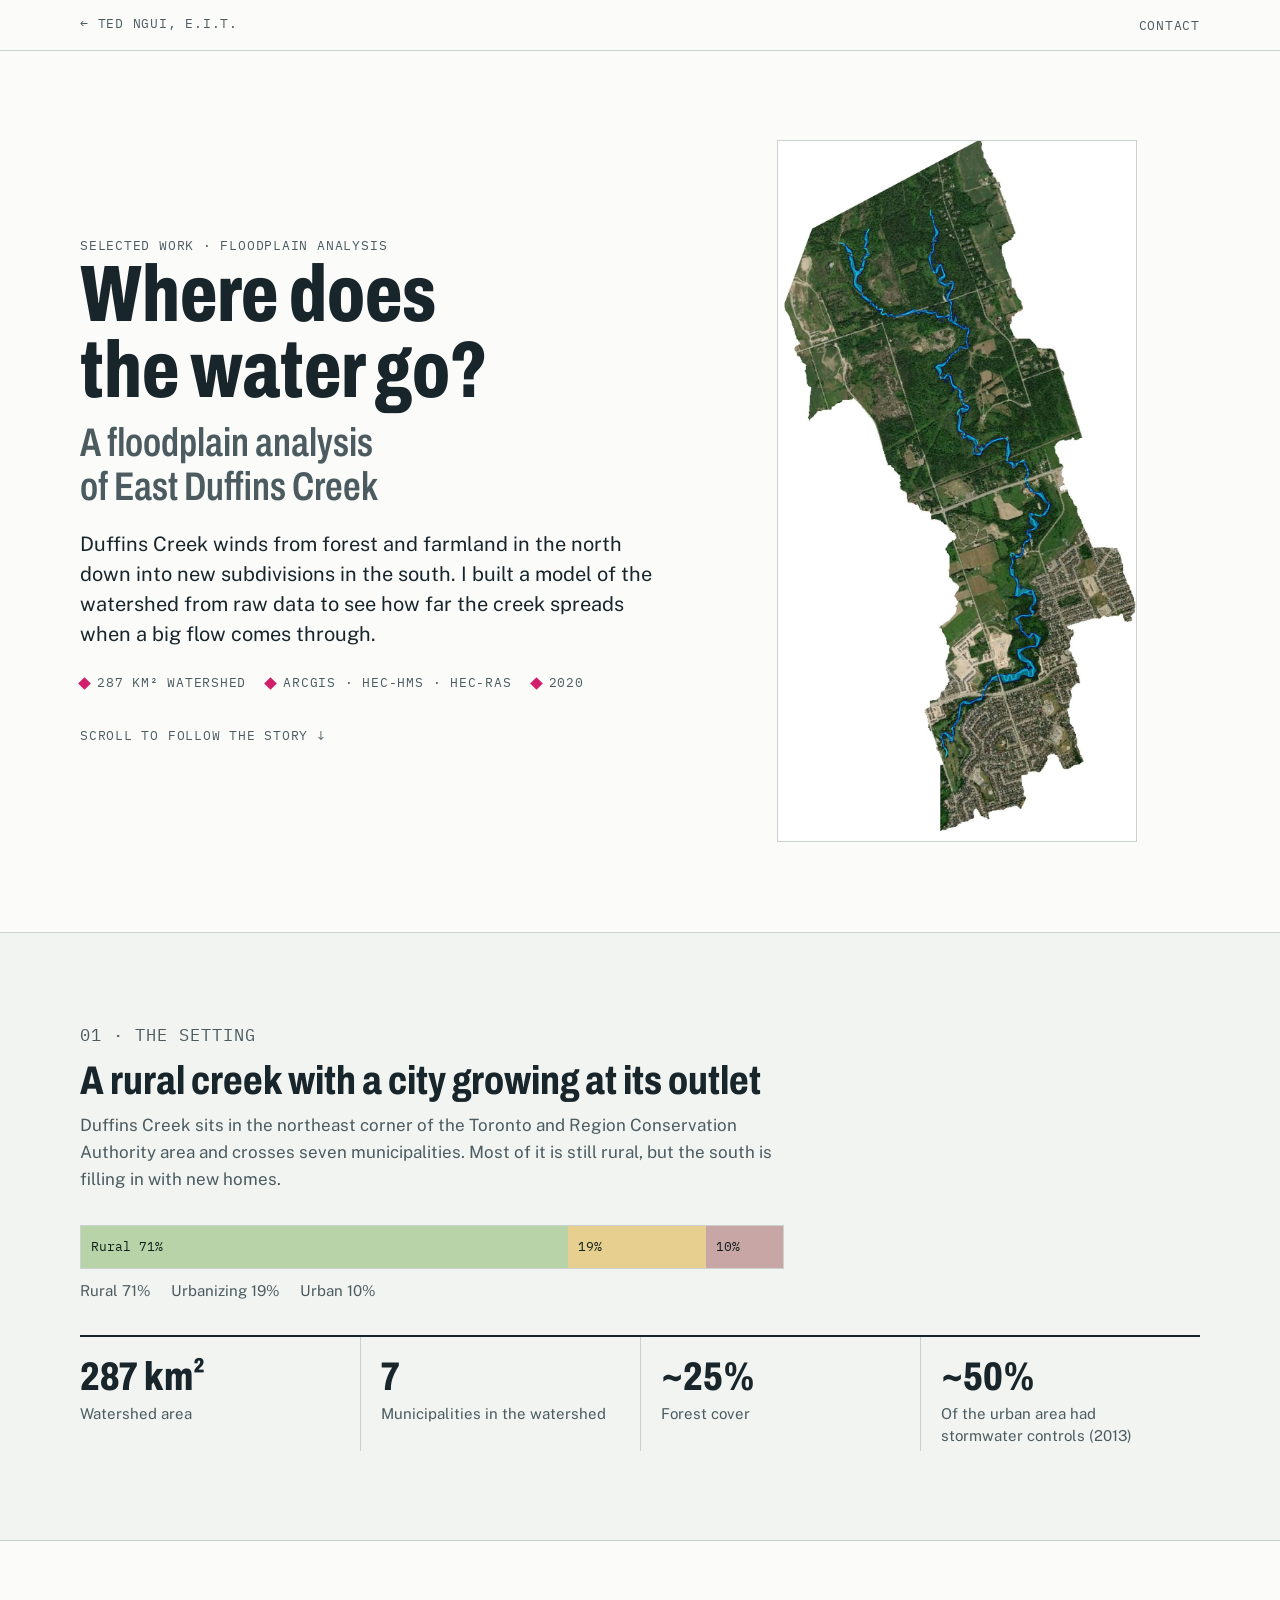
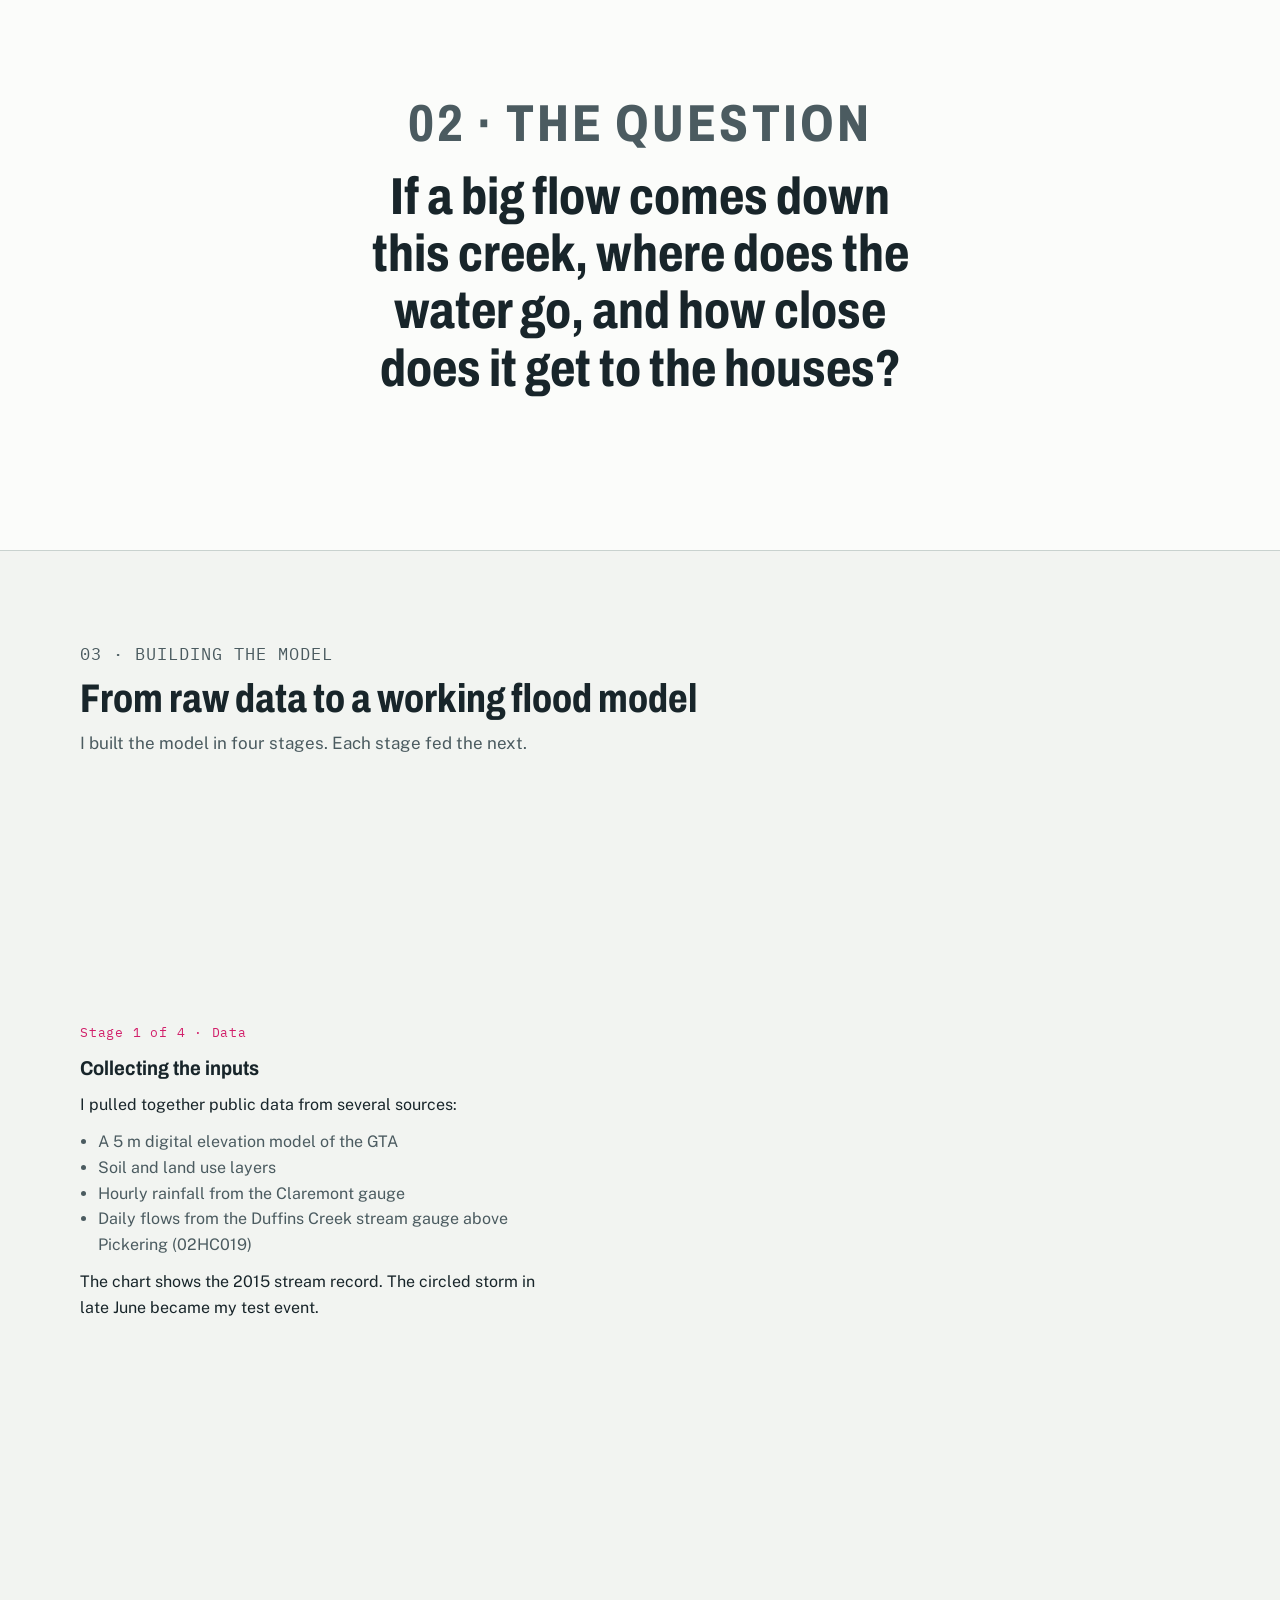
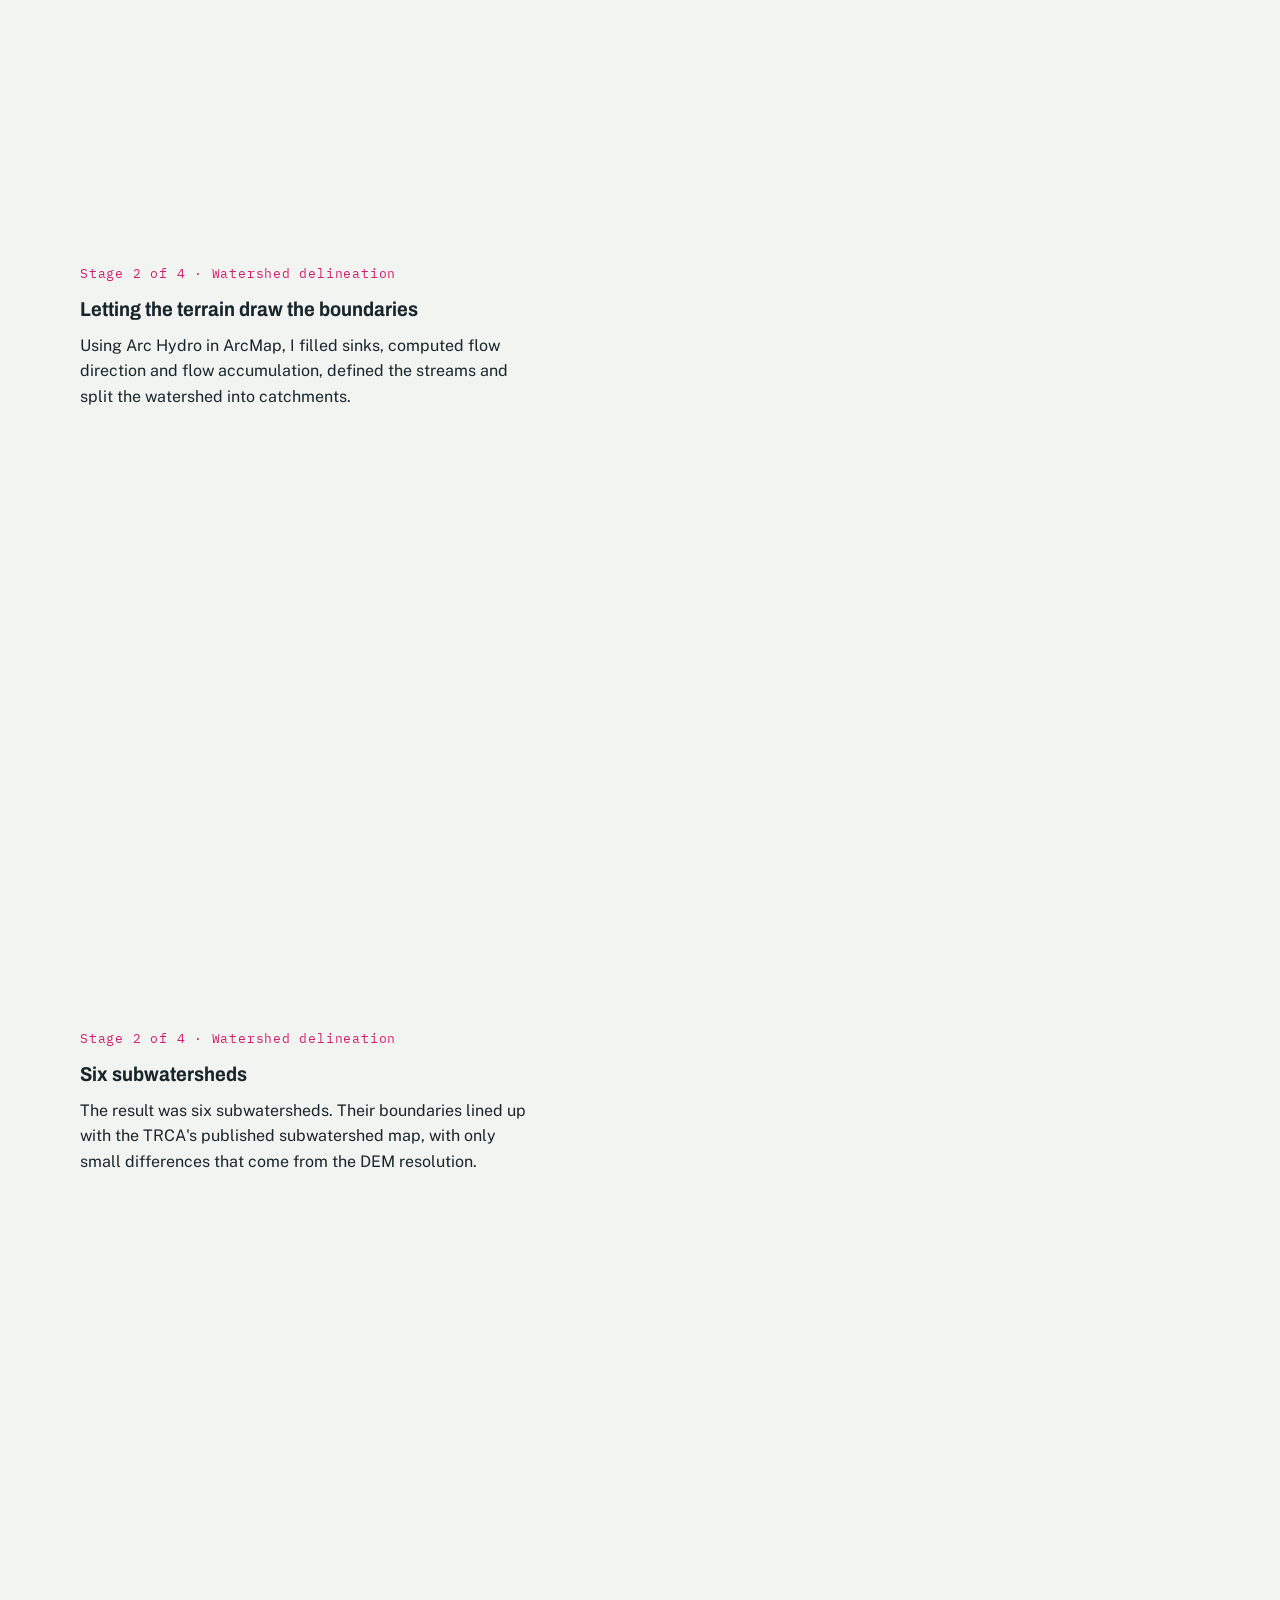
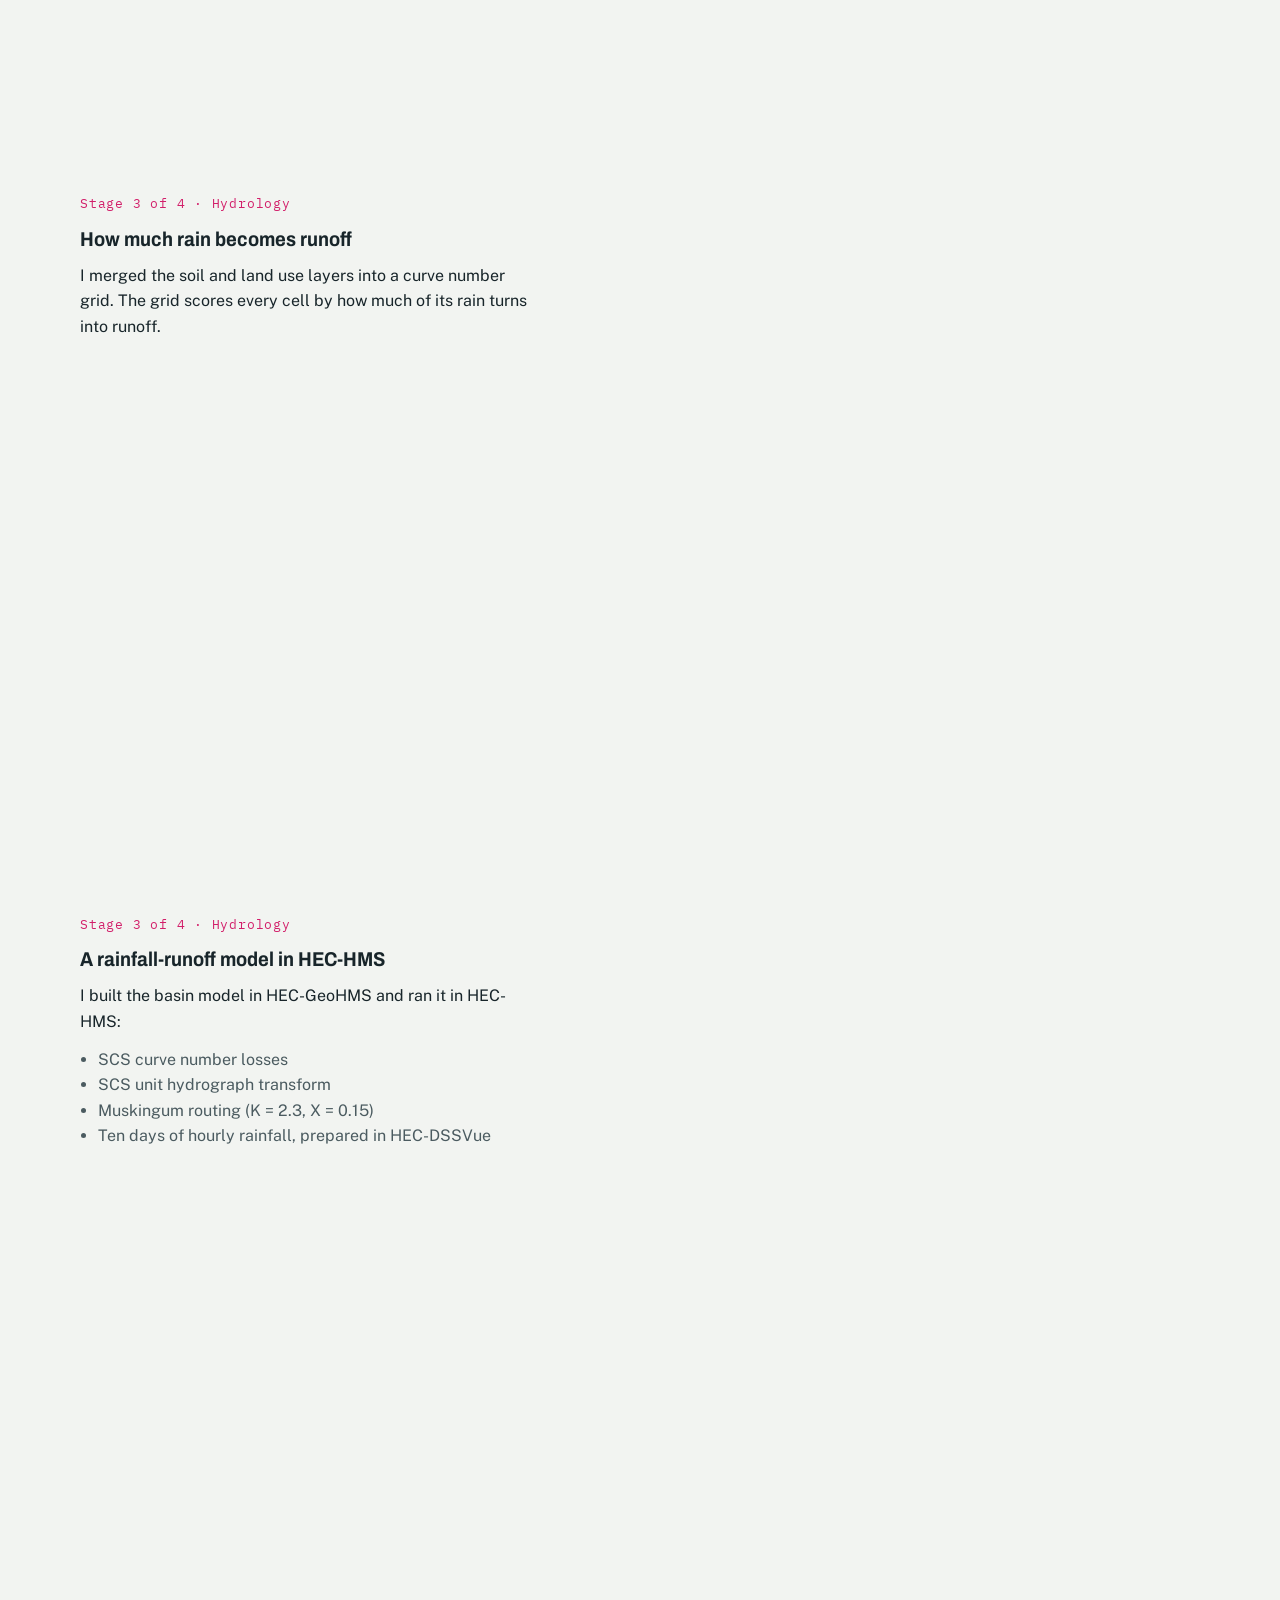
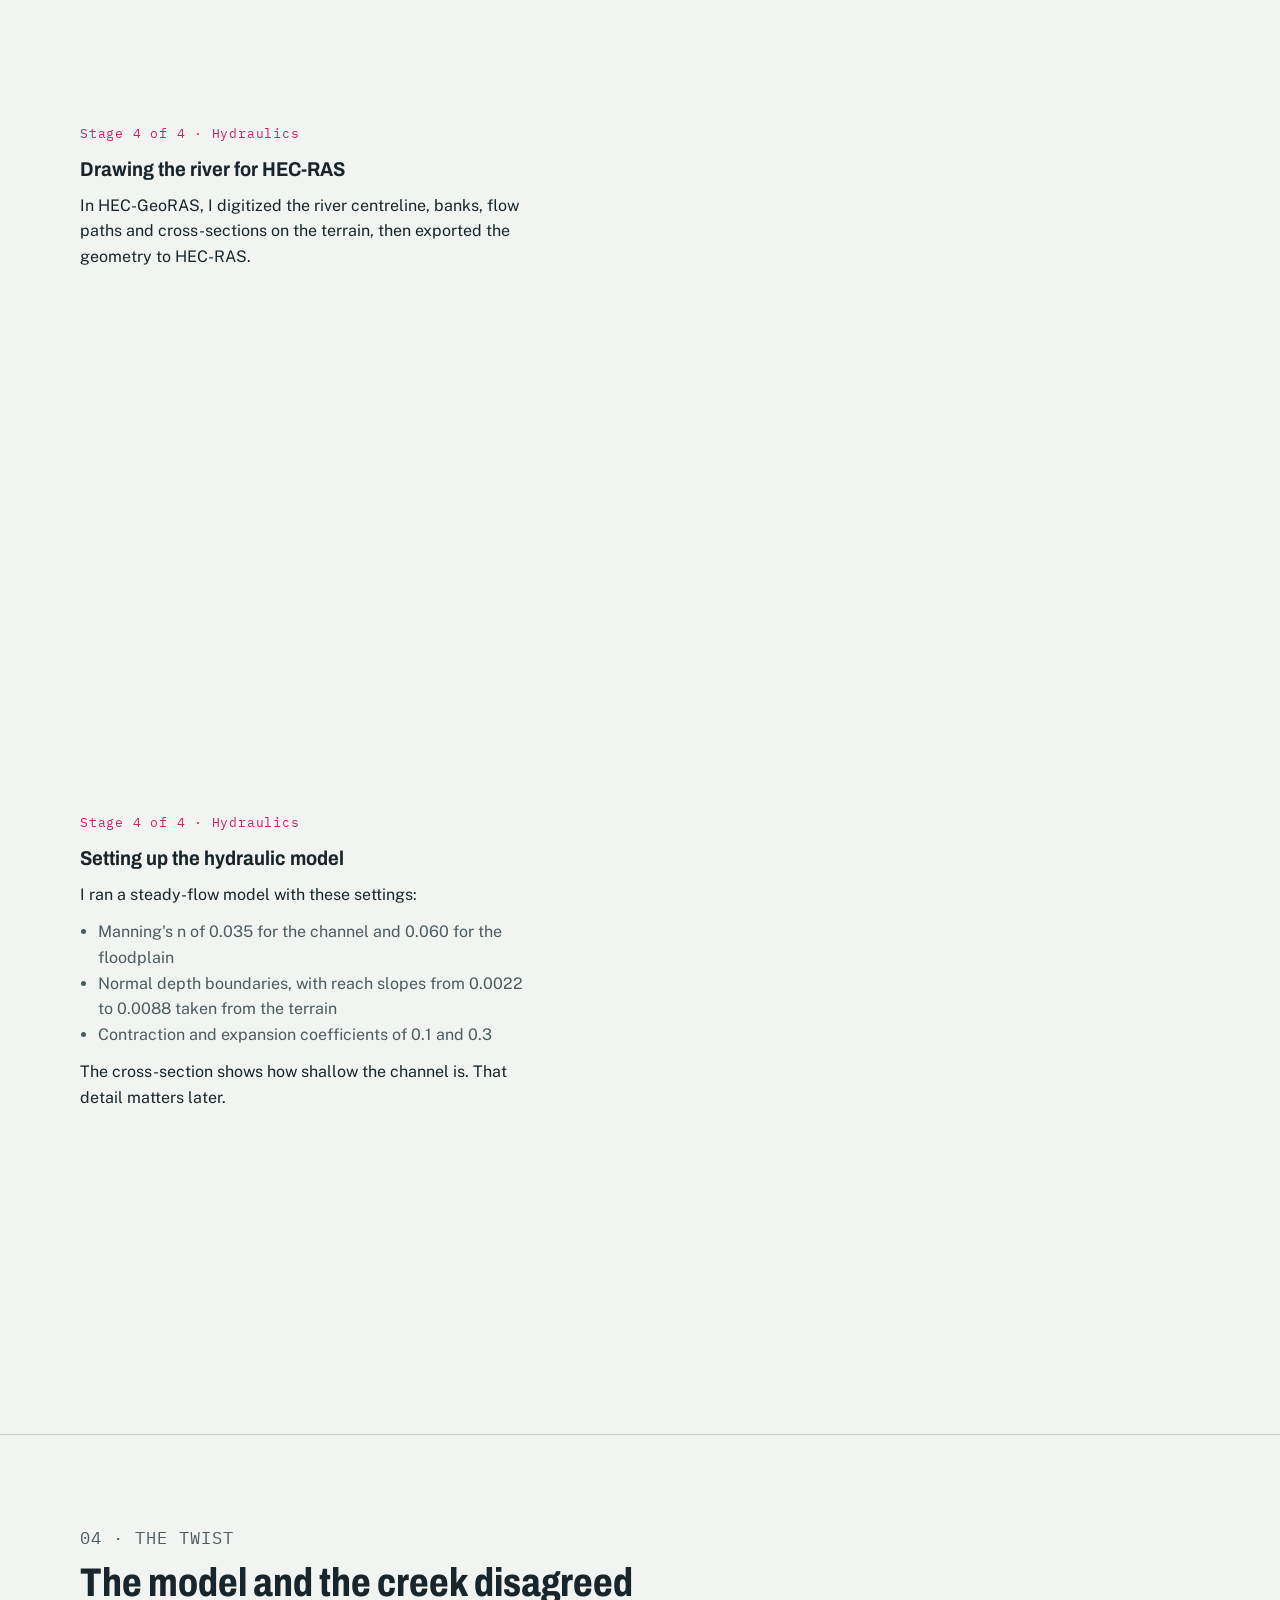
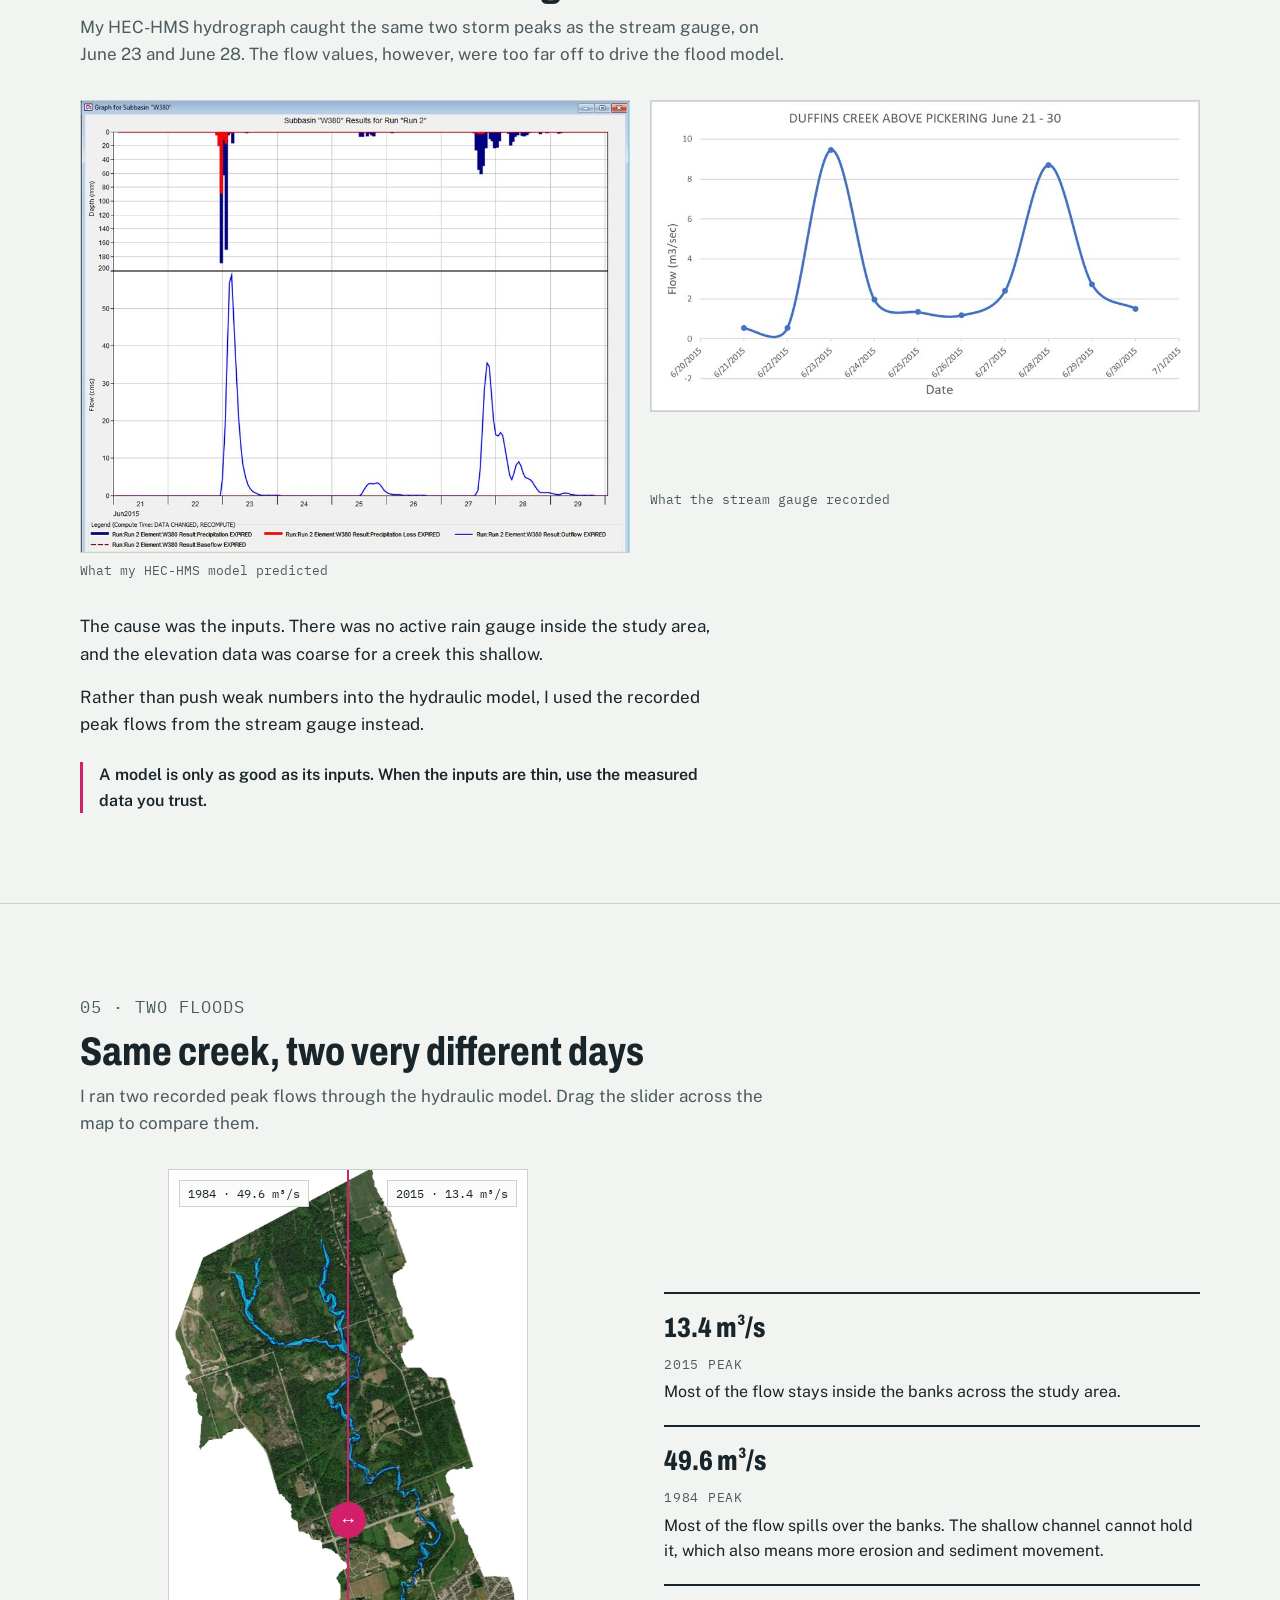
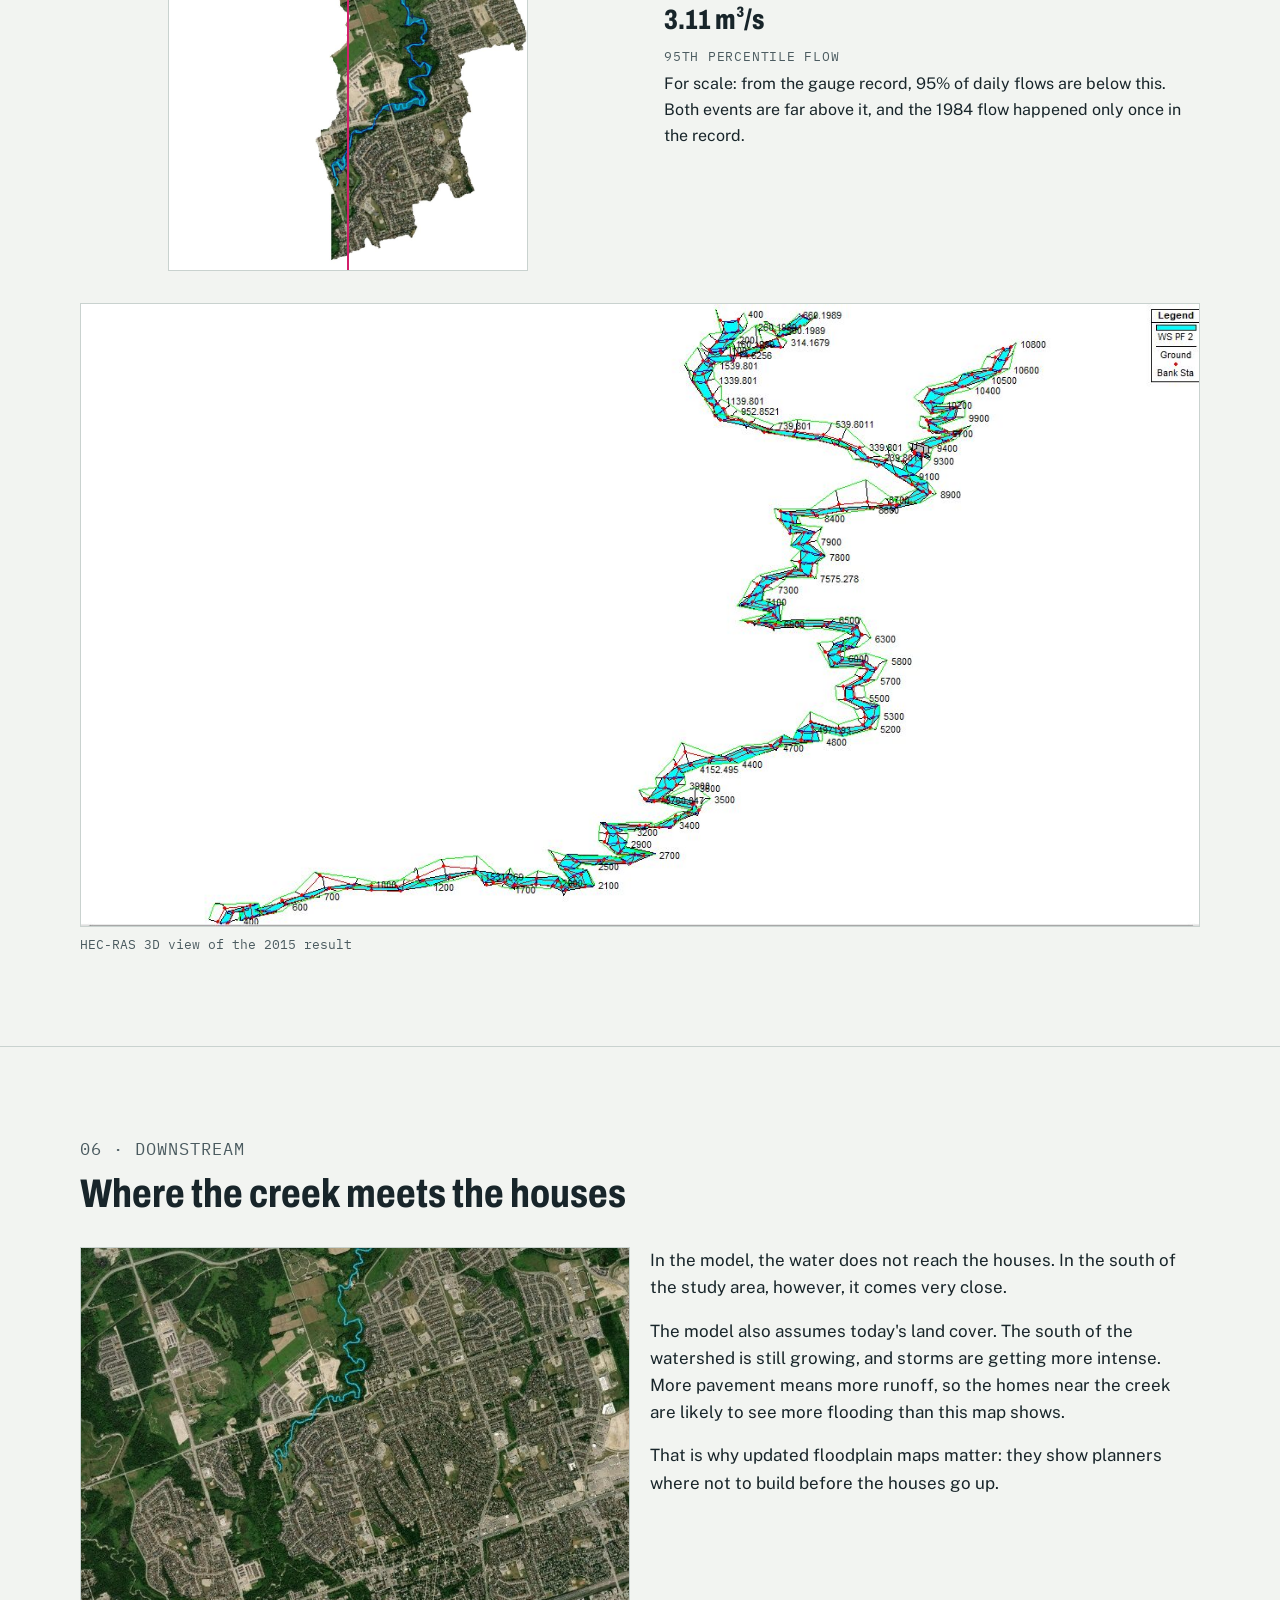
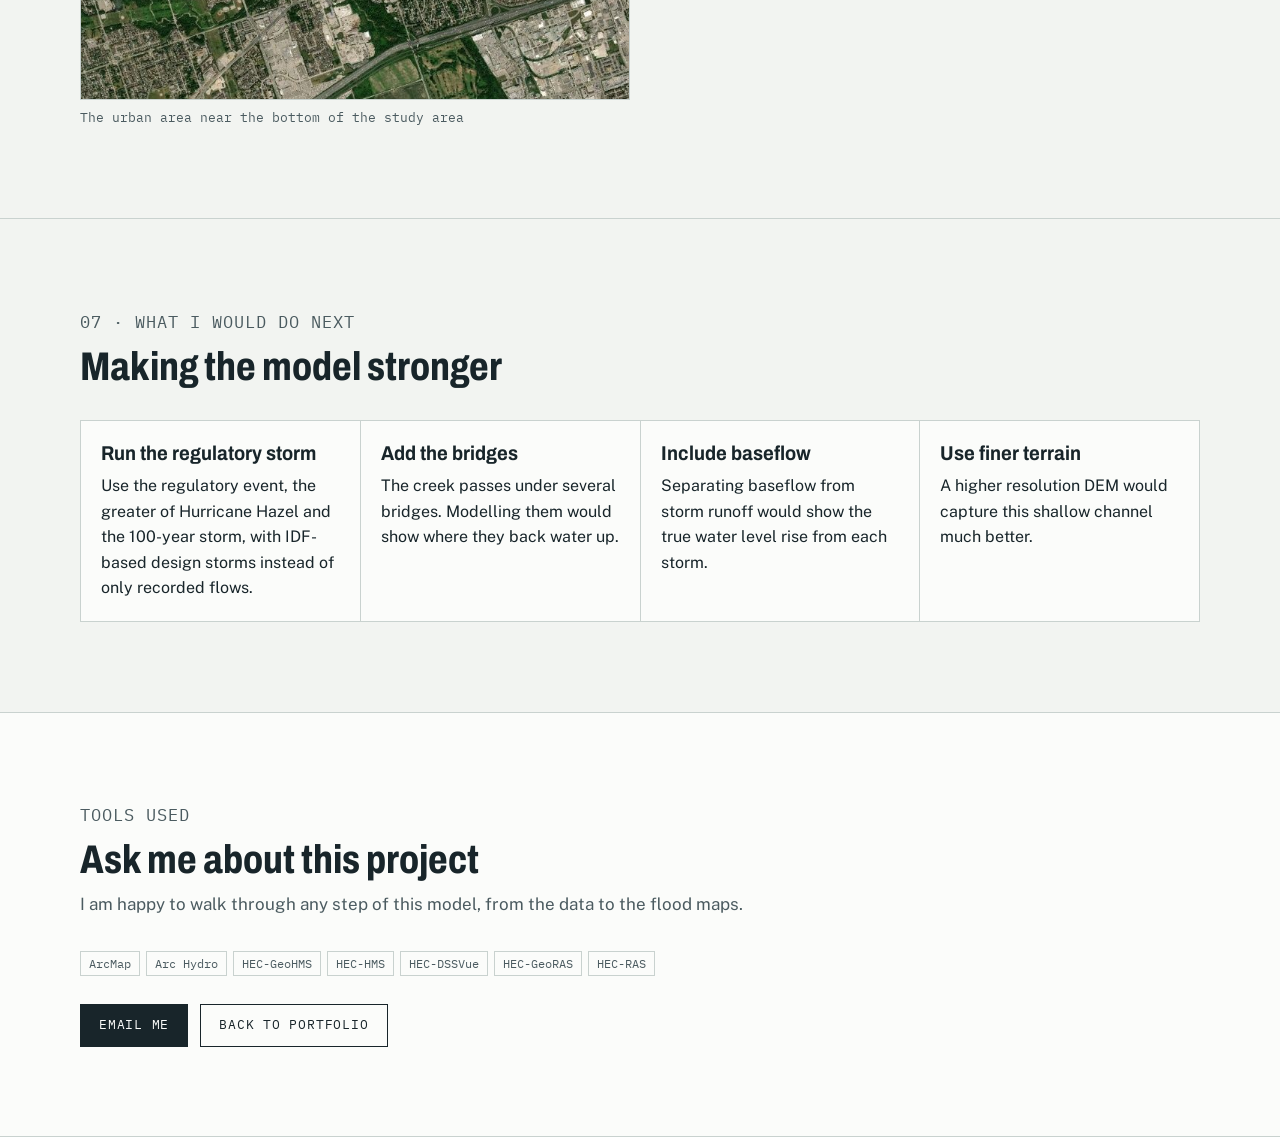
==== projects/duffins-creek/index.html @ 031cea11 "Add East Duffins Creek floodplain story and its card in Selected work Co-Authored-By: Claude Opus 5." ====
<!doctype html>
<html lang="en">
<head>
<meta charset="utf-8">
<meta name="viewport" content="width=device-width, initial-scale=1, viewport-fit=cover">
<title>Where does the water go? Floodplain analysis of East Duffins Creek | Ted Ngui, E.I.T.</title>
<meta name="description" content="A floodplain analysis of East Duffins Creek, from raw data to flood maps, using ArcGIS, HEC-HMS and HEC-RAS. By Ted Ngui, E.I.T.">
<link rel="preconnect" href="https://fonts.googleapis.com">
<link rel="preconnect" href="https://fonts.gstatic.com" crossorigin>
<link rel="stylesheet" href="https://fonts.googleapis.com/css2?family=Archivo:wdth,wght@62..125,500..800&family=IBM+Plex+Mono:wght@400;500&family=Public+Sans:ital,wght@0,400;0,600;1,400&display=swap">
<link rel="stylesheet" href="../story.css">
</head>
<body>

<header class="topbar">
  <div class="wrap">
    <a href="/">&larr; Ted Ngui, E.I.T.</a>
    <nav><a href="#contact">Contact</a></nav>
  </div>
  <div class="progress"></div>
</header>

<!-- ============ PROJECT CONTENT STARTS HERE ============ -->

<section class="hero">
  <div class="wrap">
    <div>
      <p class="note">Selected work &middot; Floodplain analysis</p>
      <h1>Where does the water go?<span>A floodplain analysis of East Duffins Creek</span></h1>
      <p class="lede">Duffins Creek winds from forest and farmland in the north down into new subdivisions in the south. I built a model of the watershed from raw data to see how far the creek spreads when a big flow comes through.</p>
      <div class="meta">
        <span class="note stake">287 km&sup2; watershed</span>
        <span class="note stake">ArcGIS &middot; HEC-HMS &middot; HEC-RAS</span>
        <span class="note stake">2020</span>
      </div>
      <p class="note scroll-cue">Scroll to follow the story &darr;</p>
    </div>
    <img class="hero-map" src="img/flood-2015.jpg" alt="Aerial map of the East Duffins Creek study area with the modelled creek in blue" data-zoom>
  </div>
</section>

<section class="chapter">
  <div class="wrap">
    <div class="chapter-head reveal">
      <p class="note">01 &middot; The setting</p>
      <h2>A rural creek with a city growing at its outlet</h2>
      <p>Duffins Creek sits in the northeast corner of the Toronto and Region Conservation Authority area and crosses seven municipalities. Most of it is still rural, but the south is filling in with new homes.</p>
    </div>
    <div class="landuse">
      <div class="bar" aria-label="Land use: 71 percent rural, 19 percent urbanizing, 10 percent urban">
        <div style="--v:71; background:#b9d3a8">Rural 71%</div>
        <div style="--v:19; background:#e6cf8f">19%</div>
        <div style="--v:10; background:#c9a6a6">10%</div>
      </div>
      <div class="legend"><span>Rural 71%</span><span>Urbanizing 19%</span><span>Urban 10%</span></div>
    </div>
    <div class="figures reveal">
      <div class="fig"><b>287 km&sup2;</b><span>Watershed area</span></div>
      <div class="fig"><b>7</b><span>Municipalities in the watershed</span></div>
      <div class="fig"><b>~25%</b><span>Forest cover</span></div>
      <div class="fig"><b>~50%</b><span>Of the urban area had stormwater controls (2013)</span></div>
    </div>
  </div>
</section>

<section class="statement">
  <div class="wrap reveal">
    <p class="note">02 &middot; The question</p>
    <p>If a big flow comes down this creek, where does the water go, and how close does it get to the houses?</p>
  </div>
</section>

<section class="chapter">
  <div class="wrap">
    <div class="chapter-head reveal">
      <p class="note">03 &middot; Building the model</p>
      <h2>From raw data to a working flood model</h2>
      <p>I built the model in four stages. Each stage fed the next.</p>
    </div>
    <div class="sidecar">
      <div class="steps">
        <div class="step" data-fig="data">
          <p class="num">Stage 1 of 4 &middot; Data</p>
          <h3>Collecting the inputs</h3>
          <p>I pulled together public data from several sources:</p>
          <ul>
            <li>A 5 m digital elevation model of the GTA</li>
            <li>Soil and land use layers</li>
            <li>Hourly rainfall from the Claremont gauge</li>
            <li>Daily flows from the Duffins Creek stream gauge above Pickering (02HC019)</li>
          </ul>
          <p>The chart shows the 2015 stream record. The circled storm in late June became my test event.</p>
          <div class="m-only"><img src="img/stream-2015.jpg" alt="2015 stream flow record for Duffins Creek" data-zoom></div>
        </div>
        <div class="step" data-fig="delin">
          <p class="num">Stage 2 of 4 &middot; Watershed delineation</p>
          <h3>Letting the terrain draw the boundaries</h3>
          <p>Using Arc Hydro in ArcMap, I filled sinks, computed flow direction and flow accumulation, defined the streams and split the watershed into catchments.</p>
          <div class="m-only"><img src="img/delineation.jpg" alt="Arc Hydro catchment and drainage line outputs" data-zoom></div>
        </div>
        <div class="step" data-fig="subws">
          <p class="num">Stage 2 of 4 &middot; Watershed delineation</p>
          <h3>Six subwatersheds</h3>
          <p>The result was six subwatersheds. Their boundaries lined up with the TRCA's published subwatershed map, with only small differences that come from the DEM resolution.</p>
          <div class="m-only"><img src="img/subwatersheds.jpg" alt="Six delineated subwatersheds of Duffins Creek" data-zoom></div>
        </div>
        <div class="step" data-fig="cn">
          <p class="num">Stage 3 of 4 &middot; Hydrology</p>
          <h3>How much rain becomes runoff</h3>
          <p>I merged the soil and land use layers into a curve number grid. The grid scores every cell by how much of its rain turns into runoff.</p>
          <div class="m-only"><img src="img/cn-grid.jpg" alt="Curve number grid for the watershed" data-zoom></div>
        </div>
        <div class="step" data-fig="basin">
          <p class="num">Stage 3 of 4 &middot; Hydrology</p>
          <h3>A rainfall-runoff model in HEC-HMS</h3>
          <p>I built the basin model in HEC-GeoHMS and ran it in HEC-HMS:</p>
          <ul>
            <li>SCS curve number losses</li>
            <li>SCS unit hydrograph transform</li>
            <li>Muskingum routing (K = 2.3, X = 0.15)</li>
            <li>Ten days of hourly rainfall, prepared in HEC-DSSVue</li>
          </ul>
          <div class="m-only"><img src="img/hec-hms.jpg" alt="HEC-HMS basin model and precipitation input" data-zoom></div>
        </div>
        <div class="step" data-fig="layers">
          <p class="num">Stage 4 of 4 &middot; Hydraulics</p>
          <h3>Drawing the river for HEC-RAS</h3>
          <p>In HEC-GeoRAS, I digitized the river centreline, banks, flow paths and cross-sections on the terrain, then exported the geometry to HEC-RAS.</p>
          <div class="m-only"><img src="img/ras-layers.jpg" alt="River, bank, flow path and cross-section layers digitized in ArcMap" data-zoom></div>
        </div>
        <div class="step" data-fig="xs">
          <p class="num">Stage 4 of 4 &middot; Hydraulics</p>
          <h3>Setting up the hydraulic model</h3>
          <p>I ran a steady-flow model with these settings:</p>
          <ul>
            <li>Manning's n of 0.035 for the channel and 0.060 for the floodplain</li>
            <li>Normal depth boundaries, with reach slopes from 0.0022 to 0.0088 taken from the terrain</li>
            <li>Contraction and expansion coefficients of 0.1 and 0.3</li>
          </ul>
          <p>The cross-section shows how shallow the channel is. That detail matters later.</p>
          <div class="m-only"><img src="img/cross-section.jpg" alt="HEC-RAS cross-section of East Duffins Creek" data-zoom></div>
        </div>
      </div>
      <div class="stage" aria-hidden="true">
        <figure data-id="data"><img src="img/stream-2015.jpg" alt="" data-zoom><figcaption>Duffins Creek above Pickering, 2015 daily flows</figcaption></figure>
        <figure data-id="delin"><img src="img/delineation.jpg" alt="" data-zoom><figcaption>Arc Hydro catchments and drainage lines</figcaption></figure>
        <figure data-id="subws"><img src="img/subwatersheds.jpg" alt="" data-zoom><figcaption>The six delineated subwatersheds</figcaption></figure>
        <figure data-id="cn"><img src="img/cn-grid.jpg" alt="" data-zoom><figcaption>Curve number grid</figcaption></figure>
        <figure data-id="basin"><img src="img/hec-hms.jpg" alt="" data-zoom><figcaption>HEC-HMS basin model and rainfall input</figcaption></figure>
        <figure data-id="layers"><img src="img/ras-layers.jpg" alt="" data-zoom><figcaption>River, banks, flow paths and cross-sections</figcaption></figure>
        <figure data-id="xs"><img src="img/cross-section.jpg" alt="" data-zoom><figcaption>A HEC-RAS cross-section on East Duffins Creek</figcaption></figure>
      </div>
    </div>
  </div>
</section>

<section class="chapter">
  <div class="wrap">
    <div class="chapter-head reveal">
      <p class="note">04 &middot; The twist</p>
      <h2>The model and the creek disagreed</h2>
      <p>My HEC-HMS hydrograph caught the same two storm peaks as the stream gauge, on June 23 and June 28. The flow values, however, were too far off to drive the flood model.</p>
    </div>
    <div class="pair reveal">
      <figure><img src="img/hms-result.jpg" alt="HEC-HMS simulated hydrograph for June 2015" data-zoom><figcaption>What my HEC-HMS model predicted</figcaption></figure>
      <figure><img src="img/gauge-result.jpg" alt="Recorded stream gauge flows for June 21 to 30, 2015" data-zoom><figcaption>What the stream gauge recorded</figcaption></figure>
    </div>
    <div class="prose reveal" style="margin-top:32px">
      <p>The cause was the inputs. There was no active rain gauge inside the study area, and the elevation data was coarse for a creek this shallow.</p>
      <p>Rather than push weak numbers into the hydraulic model, I used the recorded peak flows from the stream gauge instead.</p>
    </div>
    <p class="callout reveal">A model is only as good as its inputs. When the inputs are thin, use the measured data you trust.</p>
  </div>
</section>

<section class="chapter">
  <div class="wrap">
    <div class="chapter-head reveal">
      <p class="note">05 &middot; Two floods</p>
      <h2>Same creek, two very different days</h2>
      <p>I ran two recorded peak flows through the hydraulic model. Drag the slider across the map to compare them.</p>
    </div>
    <div class="swipe-grid">
      <div class="swipe" style="--pos:50%">
        <img src="img/flood-2015.jpg" alt="Flood extent for the 2015 peak flow of 13.4 cubic metres per second">
        <img class="top" src="img/flood-1984.jpg" alt="Flood extent for the 1984 peak flow of 49.6 cubic metres per second">
        <span class="tag l">1984 &middot; 49.6 m&sup3;/s</span>
        <span class="tag r">2015 &middot; 13.4 m&sup3;/s</span>
        <div class="handle"></div>
        <input type="range" min="0" max="100" value="50" aria-label="Slide to compare the 1984 and 2015 flood extents">
      </div>
      <div class="flows">
        <div class="flow reveal"><b>13.4 m&sup3;/s</b><span class="note">2015 peak</span><p>Most of the flow stays inside the banks across the study area.</p></div>
        <div class="flow reveal"><b>49.6 m&sup3;/s</b><span class="note">1984 peak</span><p>Most of the flow spills over the banks. The shallow channel cannot hold it, which also means more erosion and sediment movement.</p></div>
        <div class="flow reveal"><b>3.11 m&sup3;/s</b><span class="note">95th percentile flow</span><p>For scale: from the gauge record, 95% of daily flows are below this. Both events are far above it, and the 1984 flow happened only once in the record.</p></div>
      </div>
    </div>
    <figure class="single reveal"><img src="img/ras-3d.jpg" alt="Three-dimensional view of the HEC-RAS result for the 2015 flow" data-zoom><figcaption>HEC-RAS 3D view of the 2015 result</figcaption></figure>
  </div>
</section>

<section class="chapter">
  <div class="wrap">
    <div class="chapter-head reveal">
      <p class="note">06 &middot; Downstream</p>
      <h2>Where the creek meets the houses</h2>
    </div>
    <div class="pair" style="margin-top:0; align-items:start">
      <figure class="reveal"><img src="img/downstream.jpg" alt="Aerial view of the urban area downstream on East Duffins Creek" data-zoom><figcaption>The urban area near the bottom of the study area</figcaption></figure>
      <div class="prose reveal">
        <p>In the model, the water does not reach the houses. In the south of the study area, however, it comes very close.</p>
        <p>The model also assumes today's land cover. The south of the watershed is still growing, and storms are getting more intense. More pavement means more runoff, so the homes near the creek are likely to see more flooding than this map shows.</p>
        <p>That is why updated floodplain maps matter: they show planners where not to build before the houses go up.</p>
      </div>
    </div>
  </div>
</section>

<section class="chapter">
  <div class="wrap">
    <div class="chapter-head reveal">
      <p class="note">07 &middot; What I would do next</p>
      <h2>Making the model stronger</h2>
    </div>
    <div class="next reveal">
      <div><h3>Run the regulatory storm</h3><p>Use the regulatory event, the greater of Hurricane Hazel and the 100-year storm, with IDF-based design storms instead of only recorded flows.</p></div>
      <div><h3>Add the bridges</h3><p>The creek passes under several bridges. Modelling them would show where they back water up.</p></div>
      <div><h3>Include baseflow</h3><p>Separating baseflow from storm runoff would show the true water level rise from each storm.</p></div>
      <div><h3>Use finer terrain</h3><p>A higher resolution DEM would capture this shallow channel much better.</p></div>
    </div>
  </div>
</section>

<section class="chapter close" id="contact">
  <div class="wrap">
    <div class="chapter-head reveal">
      <p class="note">Tools used</p>
      <h2>Ask me about this project</h2>
      <p>I am happy to walk through any step of this model, from the data to the flood maps.</p>
    </div>
    <ul class="tags">
      <li>ArcMap</li><li>Arc Hydro</li><li>HEC-GeoHMS</li><li>HEC-HMS</li><li>HEC-DSSVue</li><li>HEC-GeoRAS</li><li>HEC-RAS</li>
    </ul>
    <div class="cta">
      <a class="btn primary" href="mailto:tedn0405@gmail.com">Email me</a>
      <a class="btn" href="/">Back to portfolio</a>
    </div>
  </div>
</section>

<!-- ============ PROJECT CONTENT ENDS HERE ============ -->

<script src="../story.js"></script>
</body>
</html>
---- projects/story.css ----
/* Shared story template for project pages. Matches the portfolio design tokens. */
:root {
  --paper: #f2f4f1; --sheet: #fbfcfa; --ink: #18252a; --ink-soft: #4b5b60;
  --line: #c9d2cf; --pipe: #1d5a9e; --flag: #d21f6a; --water: #a7c8e6; --water-3: #e7f0f8;
  --f-display: "Archivo", "Arial Narrow", "Helvetica Neue", Arial, sans-serif;
  --f-body: "Public Sans", "Segoe UI", Roboto, Helvetica, Arial, sans-serif;
  --f-note: "IBM Plex Mono", ui-monospace, Menlo, Consolas, monospace;
  --s-1: 0.8125rem; --s0: 1rem; --s1: 1.25rem; --s2: 1.75rem; --s3: 2.5rem; --s4: clamp(2.75rem, 7vw, 5rem);
  --wrap: 72rem;
}
@media (prefers-color-scheme: dark) {
  :root { --paper: #0f1517; --sheet: #141c1f; --ink: #e2e9e6; --ink-soft: #9fb0ad;
    --line: #2b383c; --pipe: #7fb2ee; --flag: #ff5c9b; --water: #26507a; --water-3: #172b3e; color-scheme: dark; }
}
* { box-sizing: border-box; }
html { scroll-behavior: smooth; }
@media (prefers-reduced-motion: reduce) { html { scroll-behavior: auto; } }
body { margin: 0; background: var(--paper); color: var(--ink); font-family: var(--f-body); font-size: var(--s0); line-height: 1.6; }
a { color: var(--pipe); text-underline-offset: 3px; }
a:focus-visible, button:focus-visible, input:focus-visible { outline: 2px solid var(--flag); outline-offset: 3px; }
img { max-width: 100%; display: block; }
h1, h2, h3 { font-family: var(--f-display); text-wrap: balance; margin: 0; }
h2 { font-size: var(--s3); font-weight: 750; font-stretch: 78%; line-height: 1.05; }
h3 { font-size: var(--s1); font-weight: 700; font-stretch: 90%; line-height: 1.2; }
p { margin: 0; }
.wrap { max-width: var(--wrap); margin-inline: auto; padding-inline: max(16px, env(safe-area-inset-left, 0px)); }
.note { font-family: var(--f-note); font-size: var(--s-1); letter-spacing: 0.06em; text-transform: uppercase; color: var(--ink-soft); }
.stake { display: inline-flex; align-items: center; gap: 8px; }
.stake::before { content: ""; width: 9px; height: 9px; background: var(--flag); transform: rotate(45deg); flex: none; }

/* Top bar */
.topbar { border-bottom: 1px solid var(--line); background: var(--sheet); position: sticky; top: 0; z-index: 20; }
.topbar .wrap { display: flex; flex-wrap: wrap; justify-content: space-between; align-items: center; gap: 8px 24px; padding-block: 12px; }
.topbar a { color: var(--ink-soft); text-decoration: none; font-family: var(--f-note); font-size: var(--s-1); text-transform: uppercase; letter-spacing: 0.06em; }
.topbar a:hover { color: var(--ink); }
.progress { position: absolute; left: 0; bottom: -1px; height: 2px; width: 0; background: var(--flag); }

/* Hero */
.hero { background: var(--sheet); border-bottom: 1px solid var(--line); }
.hero .wrap { display: grid; grid-template-columns: 1.1fr 0.9fr; gap: 40px; align-items: center; padding-block: clamp(40px, 7vw, 96px); }
.hero h1 { font-size: var(--s4); font-weight: 800; font-stretch: 72%; line-height: 0.95; }
.hero h1 span { display: block; color: var(--ink-soft); font-weight: 600; font-size: 0.5em; margin-top: 12px; line-height: 1.1; }
.hero .lede { font-size: var(--s1); line-height: 1.5; max-width: 36rem; margin-top: 20px; }
.hero .meta { display: flex; flex-wrap: wrap; gap: 6px 20px; margin-top: 24px; }
.hero-map { max-height: 78vh; width: auto; margin-inline: auto; border: 1px solid var(--line); background: #fff; }
.scroll-cue { margin-top: 32px; }

/* Sections */
.chapter { padding-block: clamp(48px, 7vw, 96px); border-bottom: 1px solid var(--line); }
.chapter-head { display: grid; gap: 10px; max-width: 44rem; margin-bottom: 32px; }
.chapter-head p { color: var(--ink-soft); font-size: 1.0625rem; }
.prose { max-width: 40rem; display: grid; gap: 16px; font-size: 1.0625rem; }
.statement { padding-block: clamp(64px, 12vw, 160px); text-align: center; background: var(--sheet); border-bottom: 1px solid var(--line); }
.statement p { font-family: var(--f-display); font-size: clamp(1.75rem, 4.5vw, 3.25rem); font-weight: 750; font-stretch: 78%; line-height: 1.1; max-width: 22ch; margin-inline: auto; }
.statement .note { margin-bottom: 16px; }

/* Figures row */
.figures { display: grid; grid-template-columns: repeat(4, minmax(0, 1fr)); border-top: 2px solid var(--ink); margin-top: 32px; }
.fig { padding: 20px 20px 4px 0; display: grid; gap: 6px; align-content: start; }
.fig + .fig { padding-left: 20px; border-left: 1px solid var(--line); }
.fig b { font-family: var(--f-display); font-size: var(--s3); font-weight: 800; font-stretch: 75%; line-height: 1; }
.fig span { color: var(--ink-soft); font-size: 0.9375rem; line-height: 1.45; }

/* Land use bar */
.landuse { margin-top: 32px; max-width: 44rem; }
.landuse .bar { display: flex; height: 44px; border: 1px solid var(--line); }
.landuse .bar div { display: flex; align-items: center; padding-left: 10px; font-family: var(--f-note); font-size: var(--s-1); color: #10201a; overflow: hidden; white-space: nowrap; transition: flex-grow 1.2s ease; flex-grow: 0; flex-basis: 0; }
.landuse.in .bar div { flex-grow: var(--v); }
.landuse .legend { display: flex; flex-wrap: wrap; gap: 4px 20px; margin-top: 10px; color: var(--ink-soft); font-size: 0.9375rem; }

/* Sidecar: text scrolls, figure stays pinned */
.sidecar { display: grid; grid-template-columns: minmax(0, 0.85fr) minmax(0, 1.15fr); gap: 48px; }
.steps { display: grid; }
.step { min-height: 85vh; display: grid; align-content: center; gap: 12px; padding-block: 24px; opacity: 0.35; transition: opacity 0.4s; }
.step.active { opacity: 1; }
.step .num { font-family: var(--f-note); font-size: var(--s-1); color: var(--flag); letter-spacing: 0.06em; }
.step ul { margin: 0; padding-left: 18px; color: var(--ink-soft); }
.stage { position: sticky; top: 72px; height: calc(100vh - 96px); display: grid; }
.stage figure { grid-area: 1 / 1; margin: 0; display: grid; grid-template-rows: 1fr auto; gap: 10px; opacity: 0; transition: opacity 0.5s; pointer-events: none; min-height: 0; }
.stage figure.active { opacity: 1; pointer-events: auto; }
.stage img { width: 100%; height: 100%; object-fit: contain; background: #fff; border: 1px solid var(--line); min-height: 0; cursor: zoom-in; }
figcaption { font-family: var(--f-note); font-size: var(--s-1); color: var(--ink-soft); }
.m-only { display: none; }

/* Pairs and single figures */
.pair { display: grid; grid-template-columns: 1fr 1fr; gap: 20px; margin-top: 32px; }
.pair figure, .single { margin: 0; display: grid; gap: 8px; }
.pair img, .single img { background: #fff; border: 1px solid var(--line); cursor: zoom-in; width: 100%; }
.single { margin-top: 32px; }
.callout { border-left: 3px solid var(--flag); padding-left: 16px; font-weight: 600; max-width: 40rem; margin-top: 24px; }

/* Swipe compare */
.swipe-grid { display: grid; grid-template-columns: minmax(0, 1fr) minmax(0, 1fr); gap: 48px; align-items: center; }
.swipe { position: relative; max-width: min(520px, 40vh); width: 100%; margin-inline: auto; border: 1px solid var(--line); background: #fff; user-select: none; touch-action: pan-y; }
.swipe img { width: 100%; }
.swipe .top { position: absolute; inset: 0; clip-path: inset(0 calc(100% - var(--pos, 50%)) 0 0); }
.swipe .handle { position: absolute; top: 0; bottom: 0; left: var(--pos, 50%); width: 2px; background: var(--flag); transform: translateX(-1px); pointer-events: none; }
.swipe .handle::after { content: "\2194"; position: absolute; top: 50%; left: 50%; transform: translate(-50%, -50%); width: 36px; height: 36px; border-radius: 50%; background: var(--flag); color: #fff; display: grid; place-items: center; font-size: 18px; }
.swipe input { position: absolute; inset: 0; width: 100%; height: 100%; opacity: 0; cursor: ew-resize; margin: 0; }
.swipe .tag { position: absolute; top: 10px; font-family: var(--f-note); font-size: 0.75rem; background: var(--sheet); color: var(--ink); padding: 3px 8px; border: 1px solid var(--line); }
.swipe .tag.l { left: 10px; } .swipe .tag.r { right: 10px; }
.flows { display: grid; gap: 20px; }
.flow { border-top: 2px solid var(--ink); padding-top: 12px; display: grid; gap: 4px; }
.flow b { font-family: var(--f-display); font-size: var(--s2); font-weight: 800; font-stretch: 75%; }

/* Next steps */
.next { display: grid; grid-template-columns: repeat(auto-fill, minmax(min(100%, 15rem), 1fr)); gap: 1px; background: var(--line); border: 1px solid var(--line); margin-top: 32px; }
.next div { background: var(--sheet); padding: 20px; display: grid; gap: 8px; align-content: start; }

/* Close */
.close { background: var(--sheet); }
.tags { display: flex; flex-wrap: wrap; gap: 6px; padding: 0; margin: 20px 0 0; }
.tags li { list-style: none; font-family: var(--f-note); font-size: 0.75rem; padding: 2px 8px; border: 1px solid var(--line); color: var(--ink-soft); }
.cta { display: flex; flex-wrap: wrap; gap: 12px; margin-top: 28px; }
.btn { display: inline-block; padding: 10px 18px; border: 1px solid var(--ink); color: var(--ink); text-decoration: none; font-family: var(--f-note); font-size: var(--s-1); text-transform: uppercase; letter-spacing: 0.06em; }
.btn.primary { background: var(--ink); color: var(--sheet); }

/* Zoom */
dialog.zoom { border: 0; padding: 0; max-width: 96vw; max-height: 94vh; background: #fff; }
dialog.zoom::backdrop { background: rgba(10, 18, 20, 0.85); }
dialog.zoom img { max-width: 96vw; max-height: 94vh; object-fit: contain; cursor: zoom-out; }

/* Reveal */
.reveal { opacity: 0; transform: translateY(16px); transition: opacity 0.7s, transform 0.7s; }
.reveal.in { opacity: 1; transform: none; }
@media (prefers-reduced-motion: reduce) { .reveal, .step, .stage figure { transition: none; } .reveal { opacity: 1; transform: none; } }

/* Phone and small tablet: stack figures under each step */
@media (max-width: 860px) {
  .hero .wrap, .swipe-grid, .pair { grid-template-columns: 1fr; }
  .hero-map { max-height: 60vh; }
  .sidecar { grid-template-columns: 1fr; }
  .stage { display: none; }
  .step { min-height: 0; opacity: 1; padding-block: 28px; border-bottom: 1px solid var(--line); }
  .m-only { display: block; }
  .m-only img { background: #fff; border: 1px solid var(--line); margin-top: 8px; }
  .figures { grid-template-columns: repeat(2, minmax(0, 1fr)); }
  .fig:nth-child(3) { padding-left: 0; border-left: 0; }
  .fig:nth-child(n+3) { border-top: 1px solid var(--line); }
}
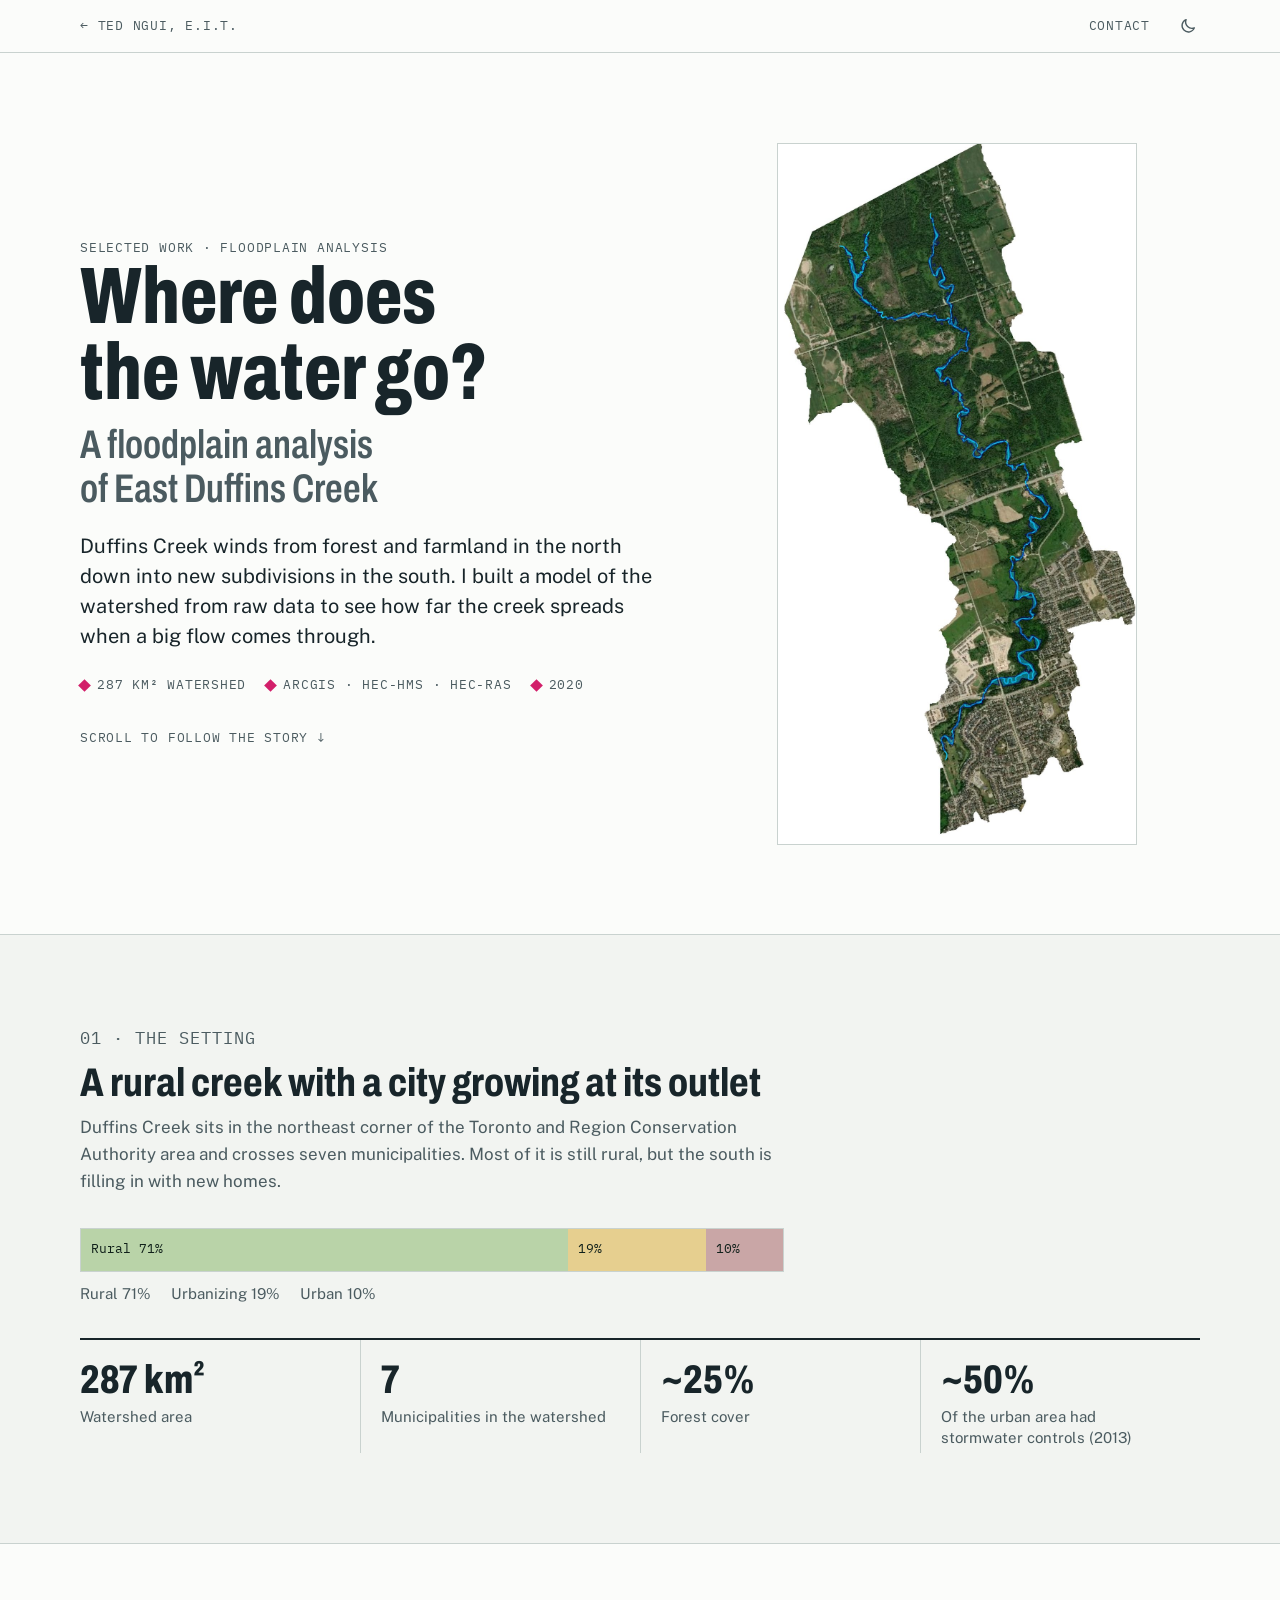
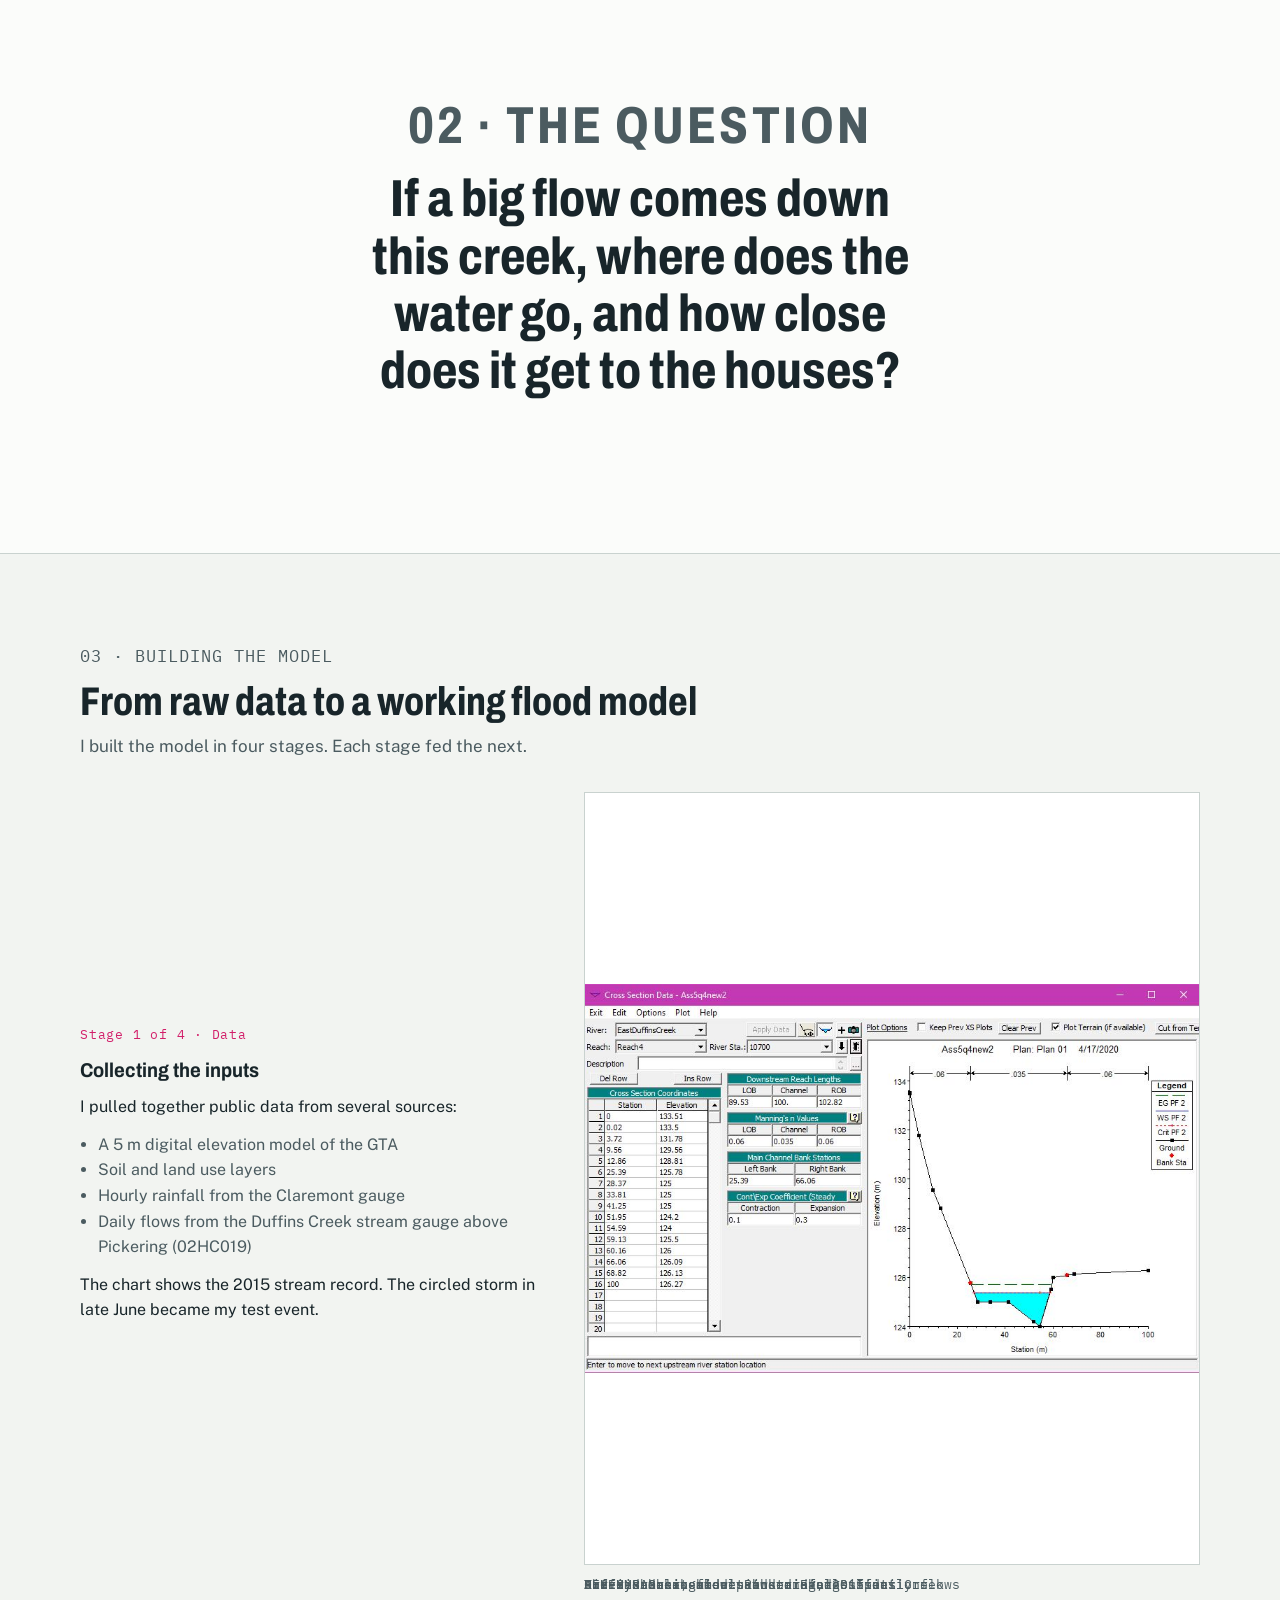
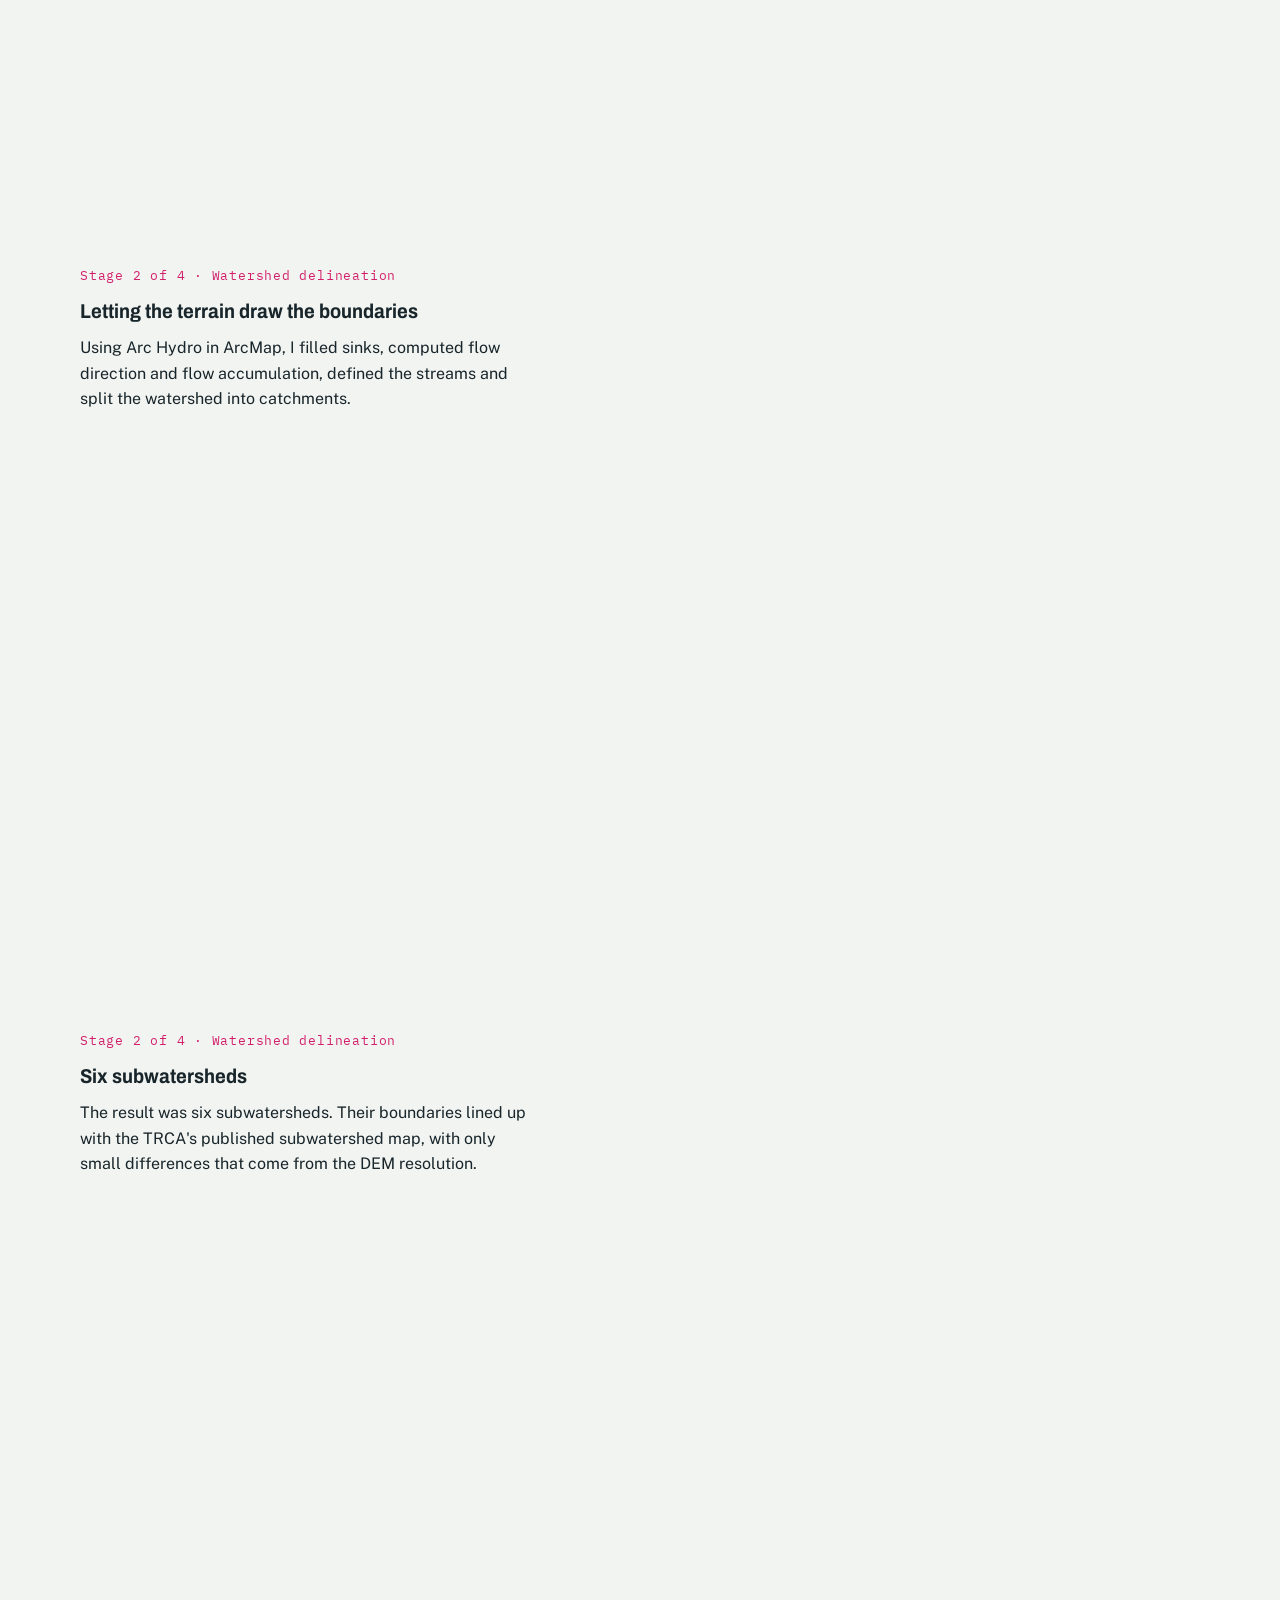
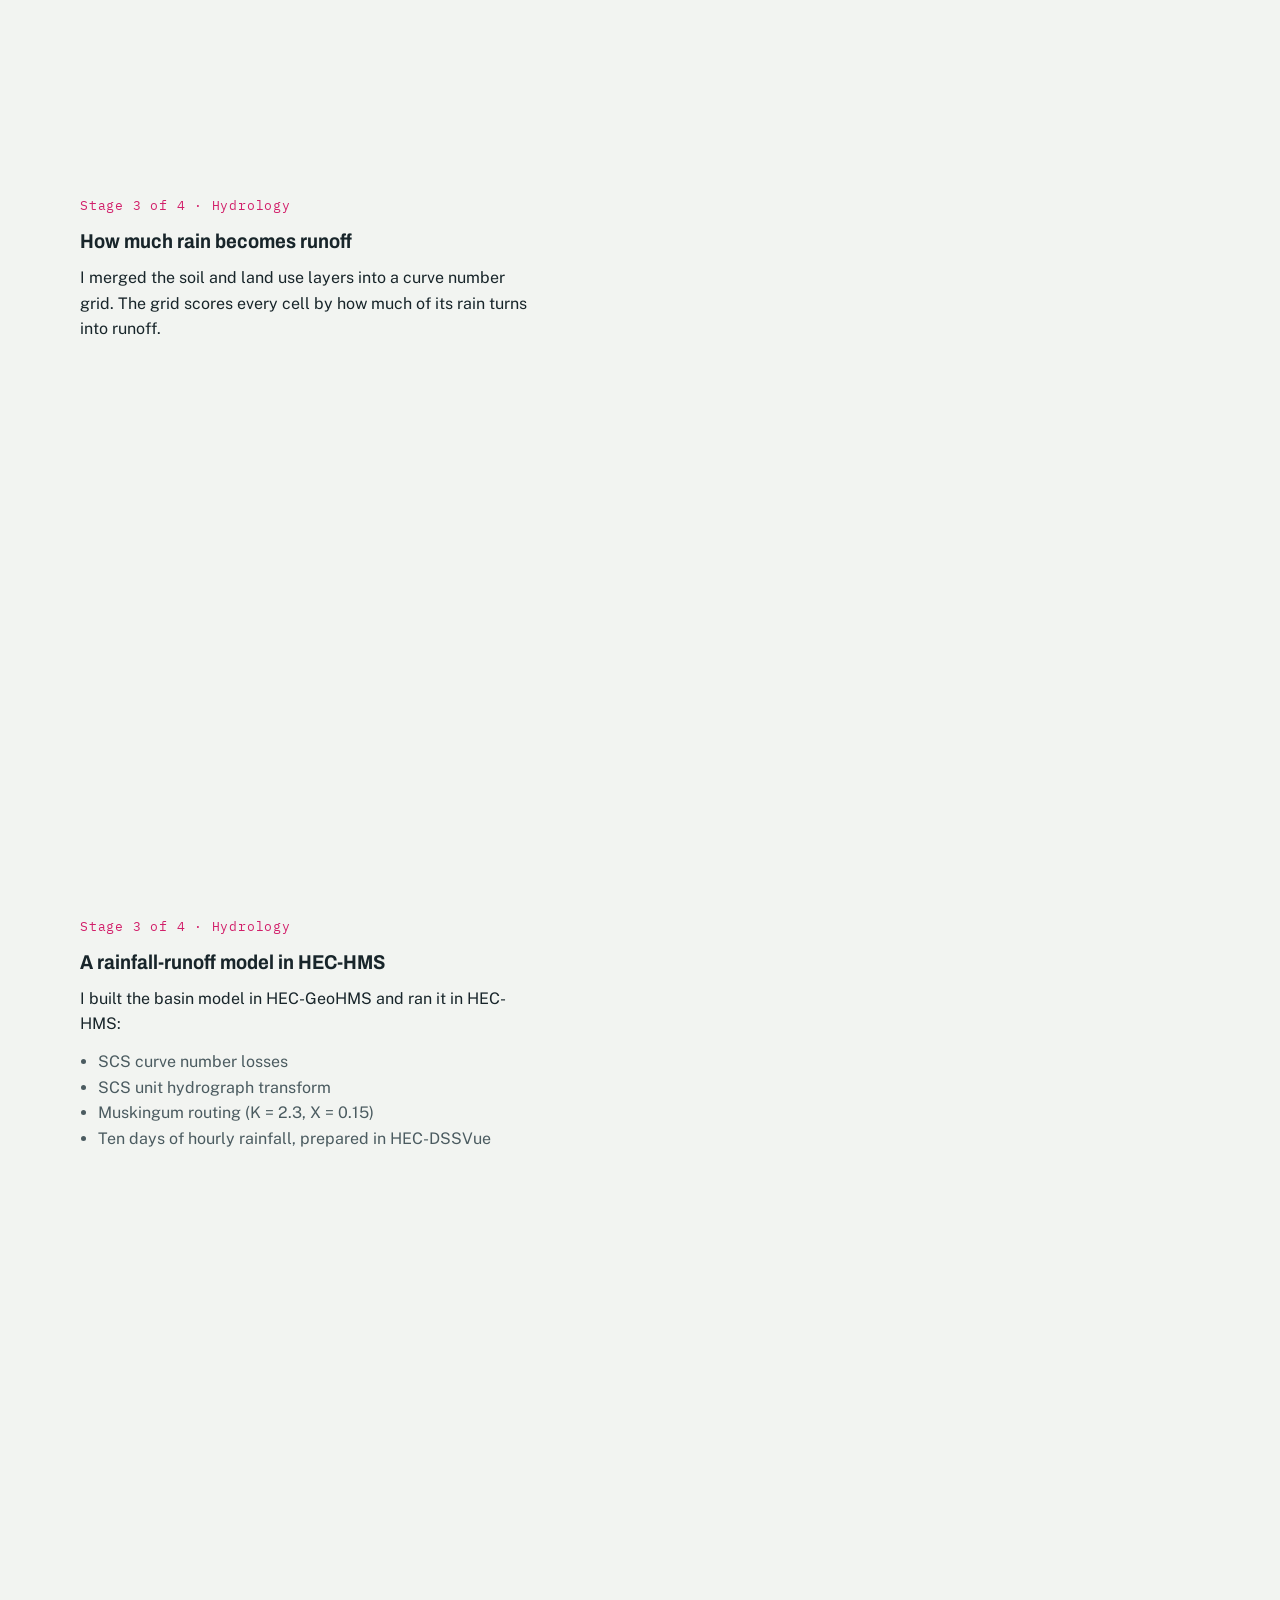
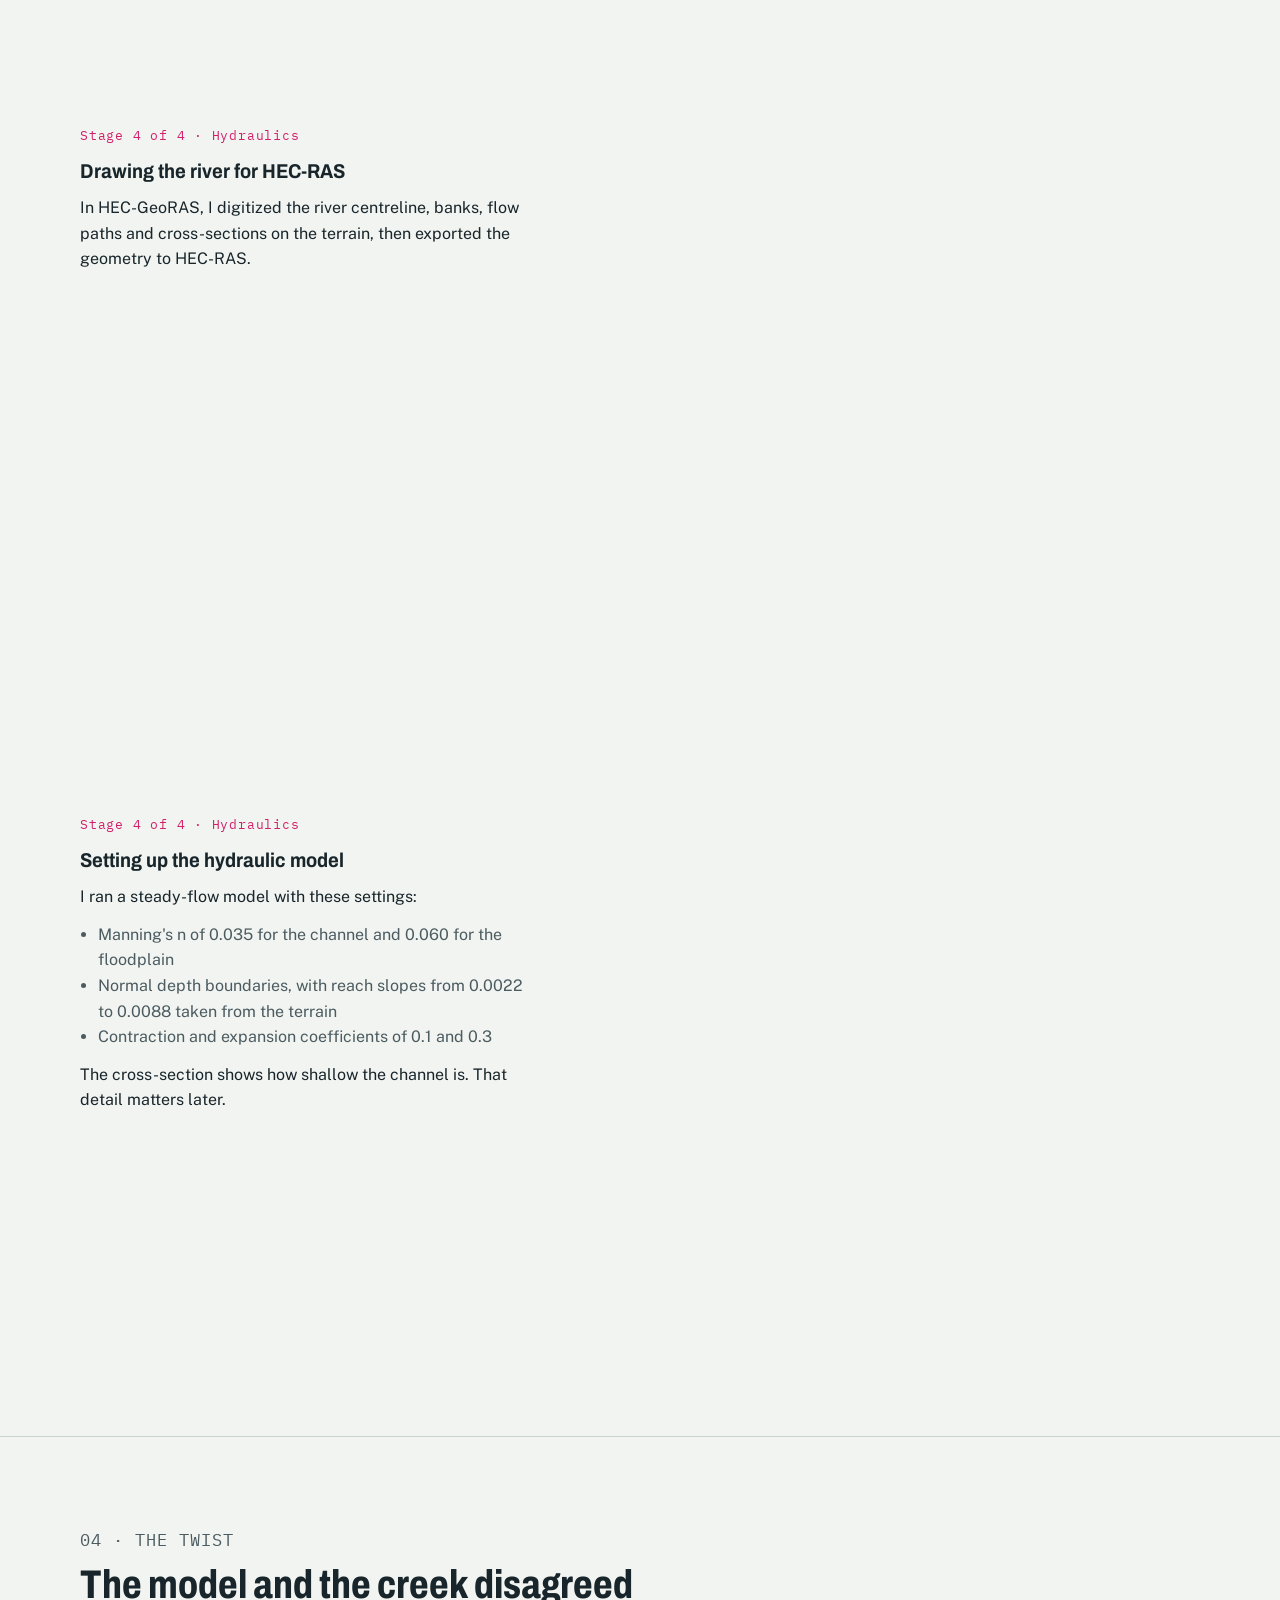
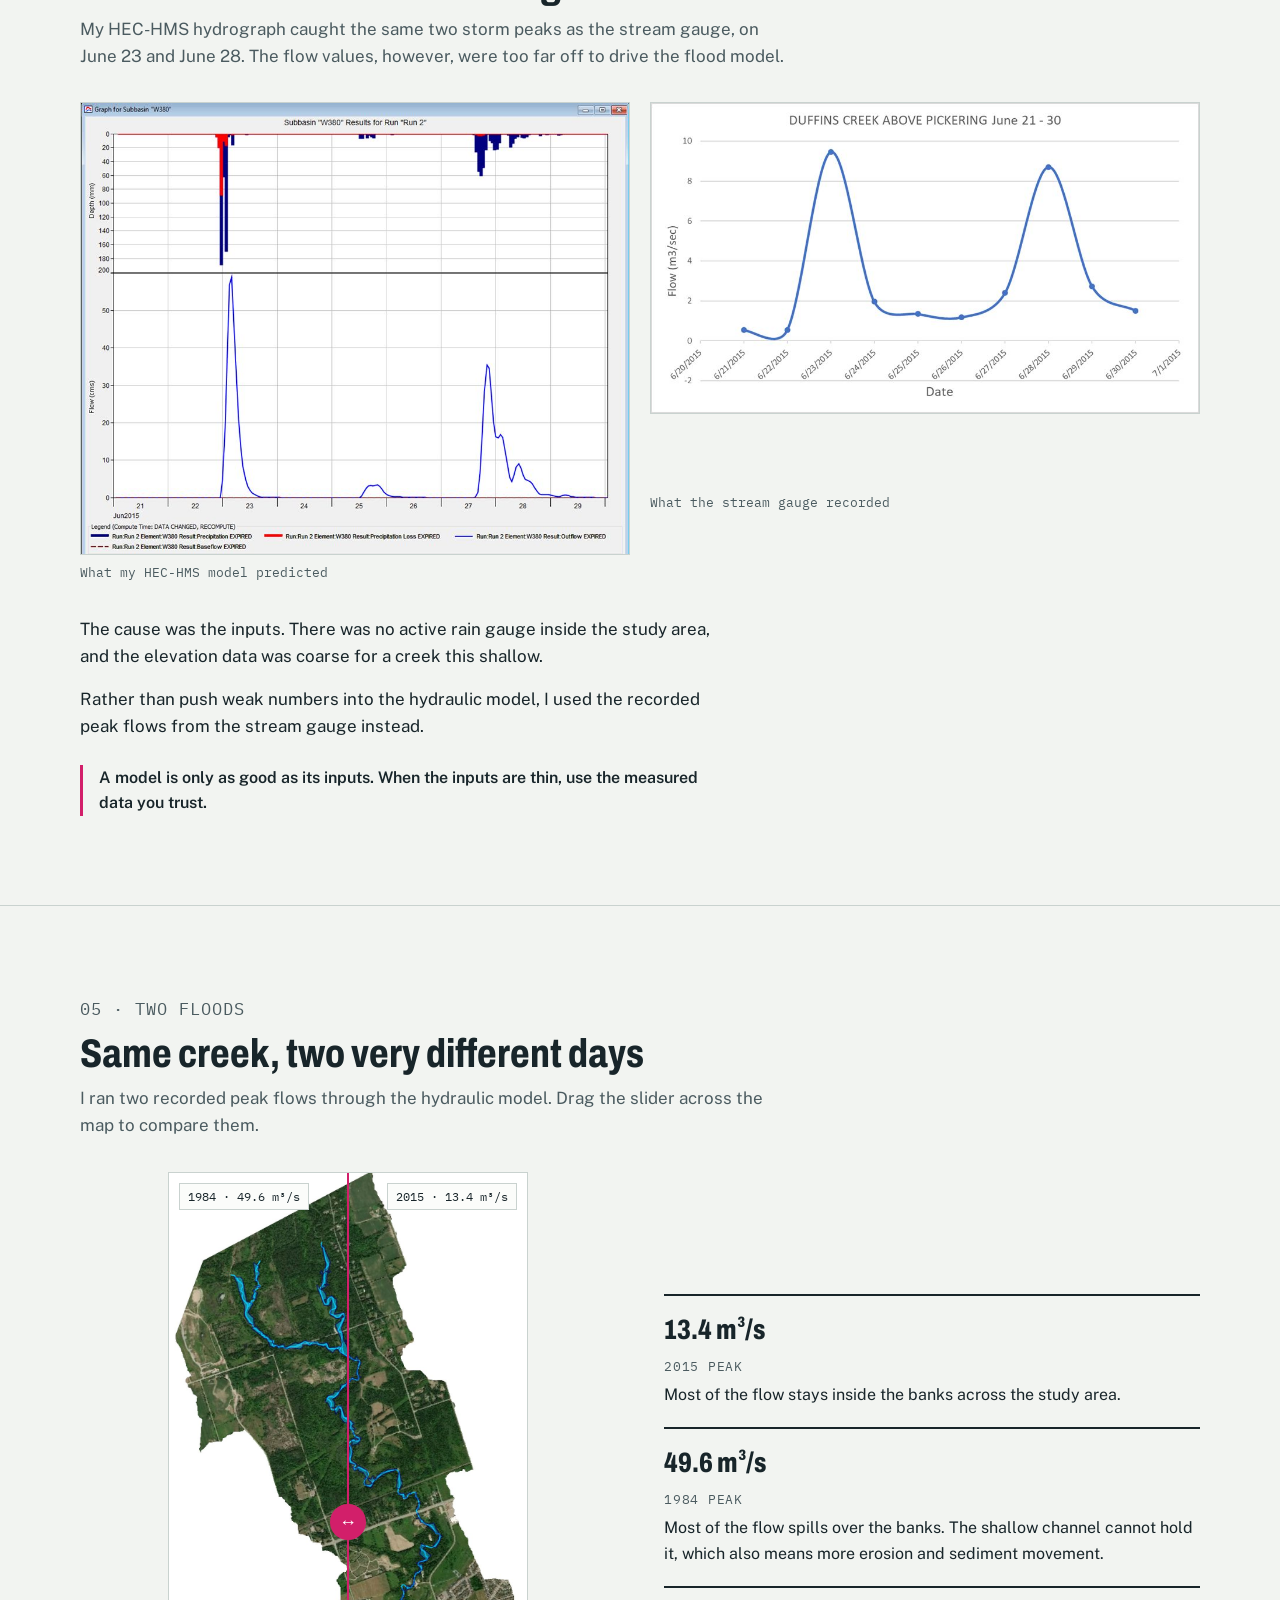
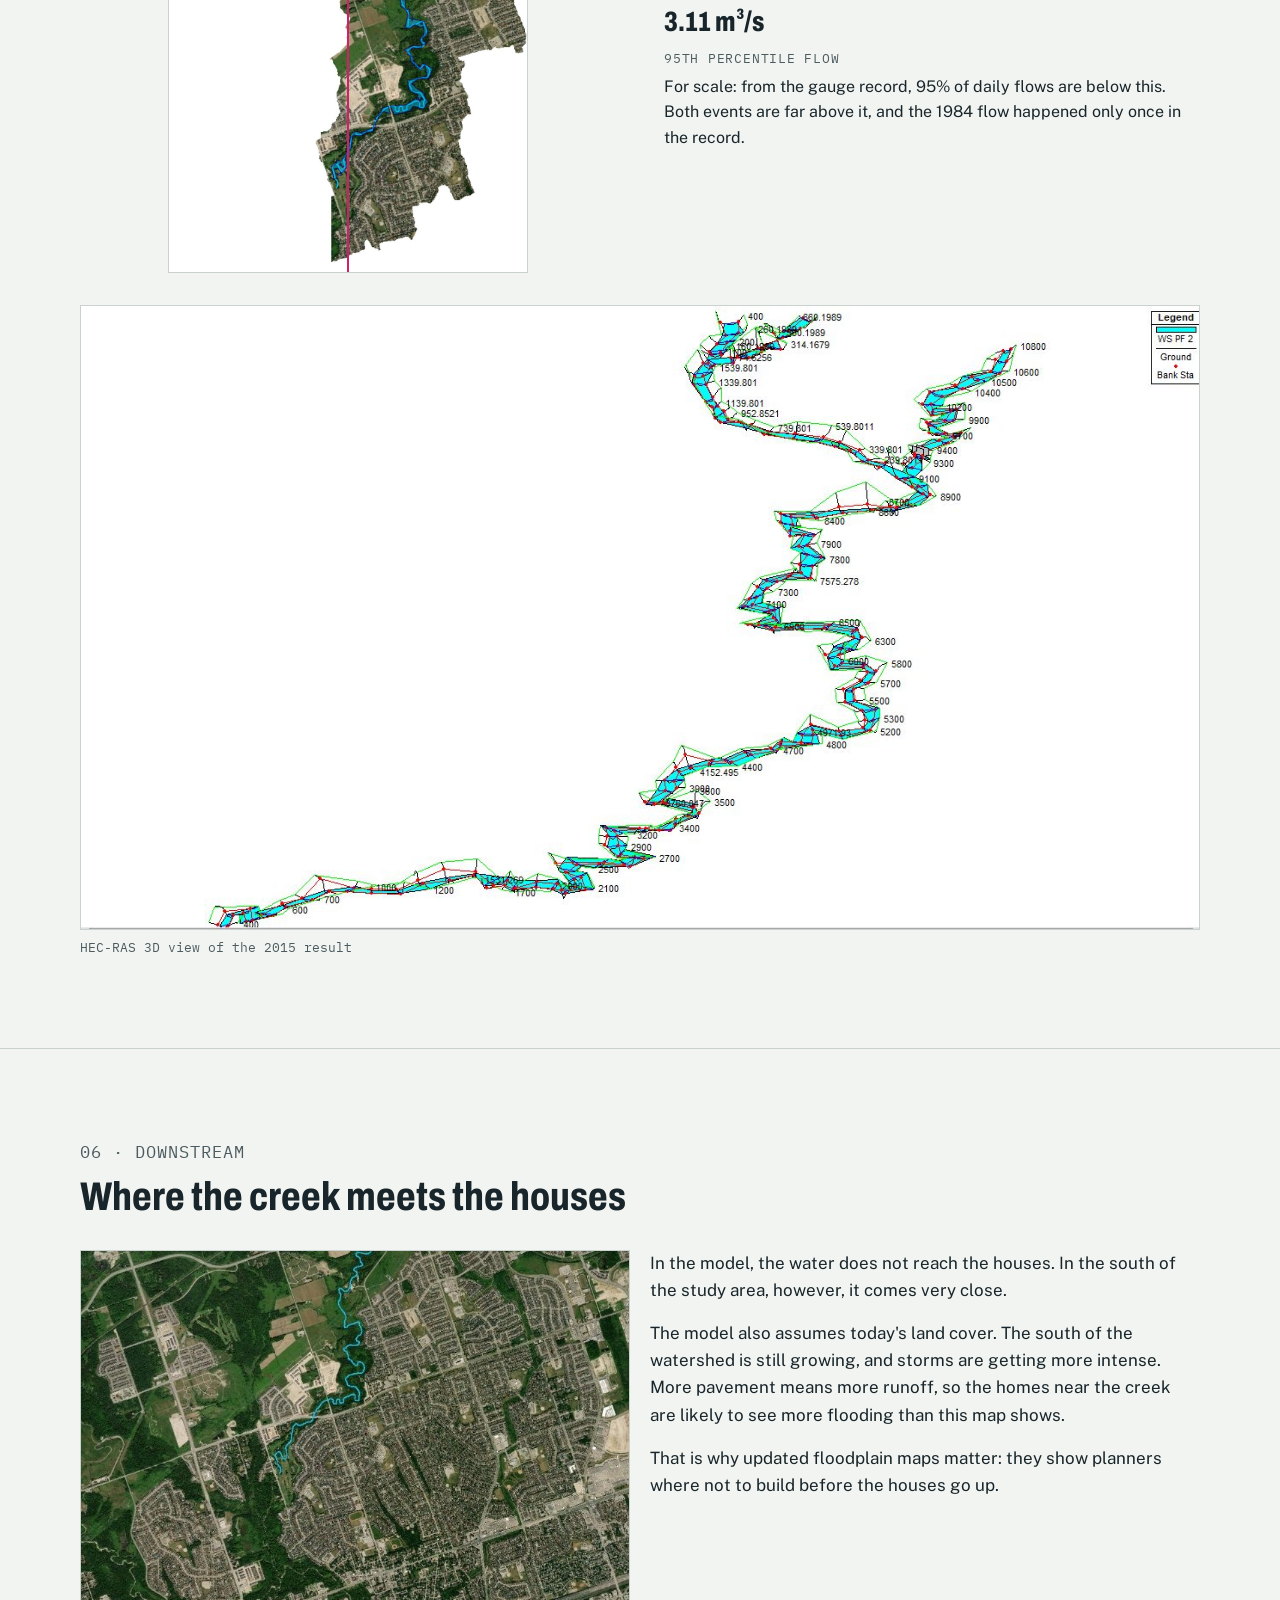
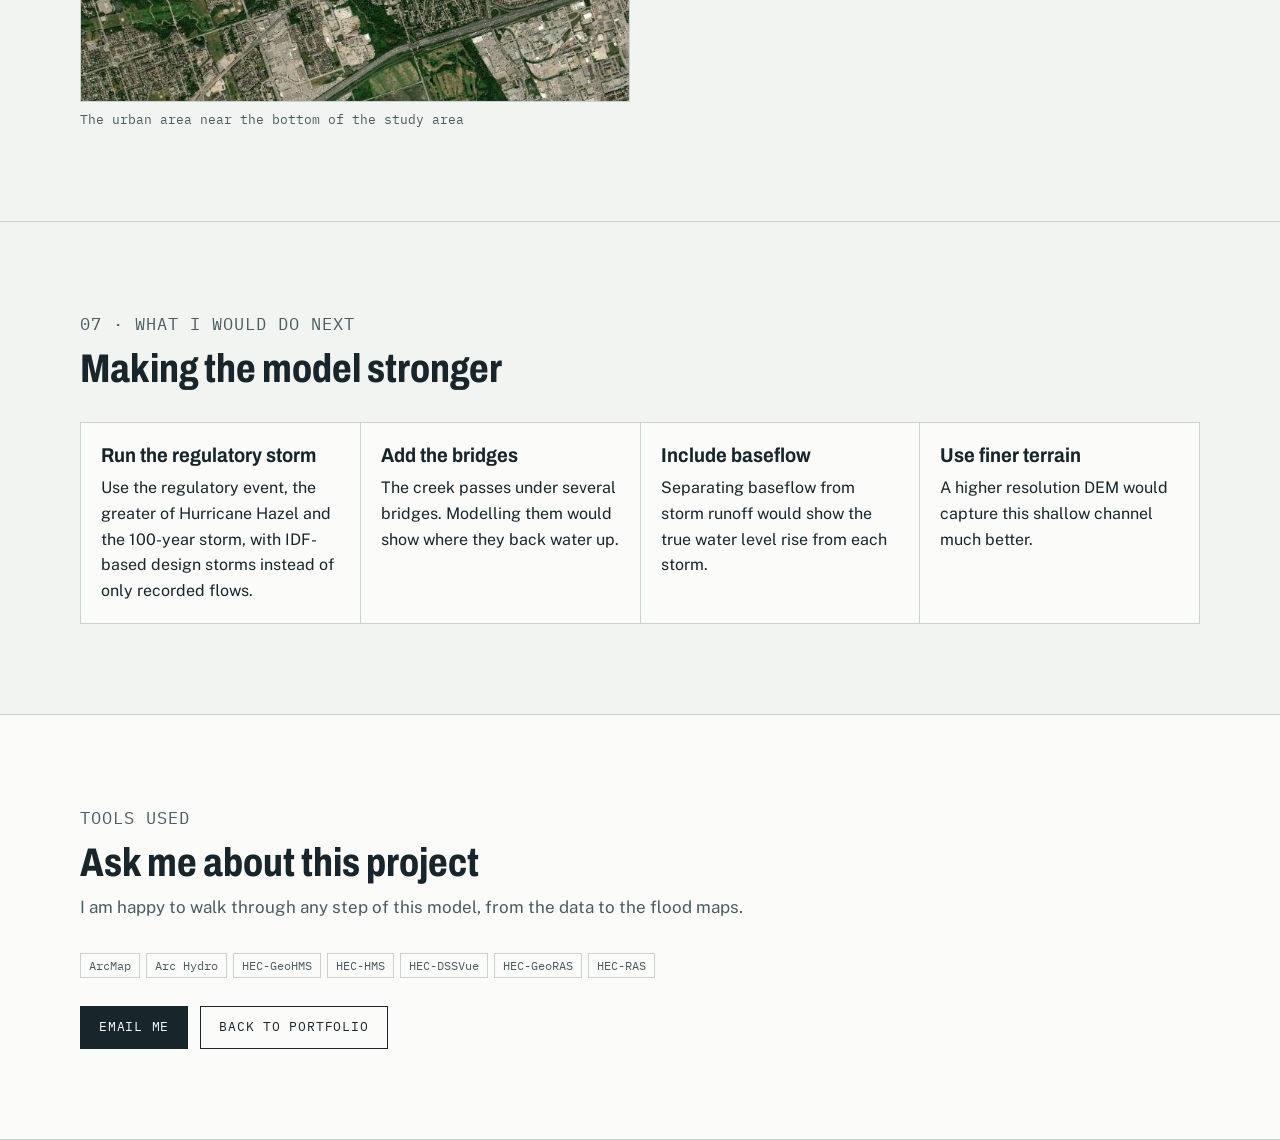
==== commit 21e8bdee: "Add a light/dark switch to the header on every page Follows the device setting until clicked, then r" ====
--- a/projects/duffins-creek/index.html
+++ b/projects/duffins-creek/index.html
@@ -3,6 +3,7 @@
 <head>
 <meta charset="utf-8">
 <meta name="viewport" content="width=device-width, initial-scale=1, viewport-fit=cover">
+<script src="/theme.js"></script>
 <title>Where does the water go? Floodplain analysis of East Duffins Creek | Ted Ngui, E.I.T.</title>
 <meta name="description" content="A floodplain analysis of East Duffins Creek, from raw data to flood maps, using ArcGIS, HEC-HMS and HEC-RAS. By Ted Ngui, E.I.T.">
 <link rel="preconnect" href="https://fonts.googleapis.com">
@@ -15,7 +16,7 @@
 <header class="topbar">
   <div class="wrap">
     <a href="/">&larr; Ted Ngui, E.I.T.</a>
-    <nav><a href="#contact">Contact</a></nav>
+    <nav data-theme-slot style="display:flex;align-items:center;gap:20px"><a href="#contact">Contact</a></nav>
   </div>
   <div class="progress"></div>
 </header>
--- a/projects/story.css
+++ b/projects/story.css
@@ -9,9 +9,11 @@
   --wrap: 72rem;
 }
 @media (prefers-color-scheme: dark) {
-  :root { --paper: #0f1517; --sheet: #141c1f; --ink: #e2e9e6; --ink-soft: #9fb0ad;
+  :root:not([data-theme="light"]) { --paper: #0f1517; --sheet: #141c1f; --ink: #e2e9e6; --ink-soft: #9fb0ad;
     --line: #2b383c; --pipe: #7fb2ee; --flag: #ff5c9b; --water: #26507a; --water-3: #172b3e; color-scheme: dark; }
 }
+:root[data-theme="dark"] { --paper: #0f1517; --sheet: #141c1f; --ink: #e2e9e6; --ink-soft: #9fb0ad;
+  --line: #2b383c; --pipe: #7fb2ee; --flag: #ff5c9b; --water: #26507a; --water-3: #172b3e; color-scheme: dark; }
 * { box-sizing: border-box; }
 html { scroll-behavior: smooth; }
 @media (prefers-reduced-motion: reduce) { html { scroll-behavior: auto; } }
